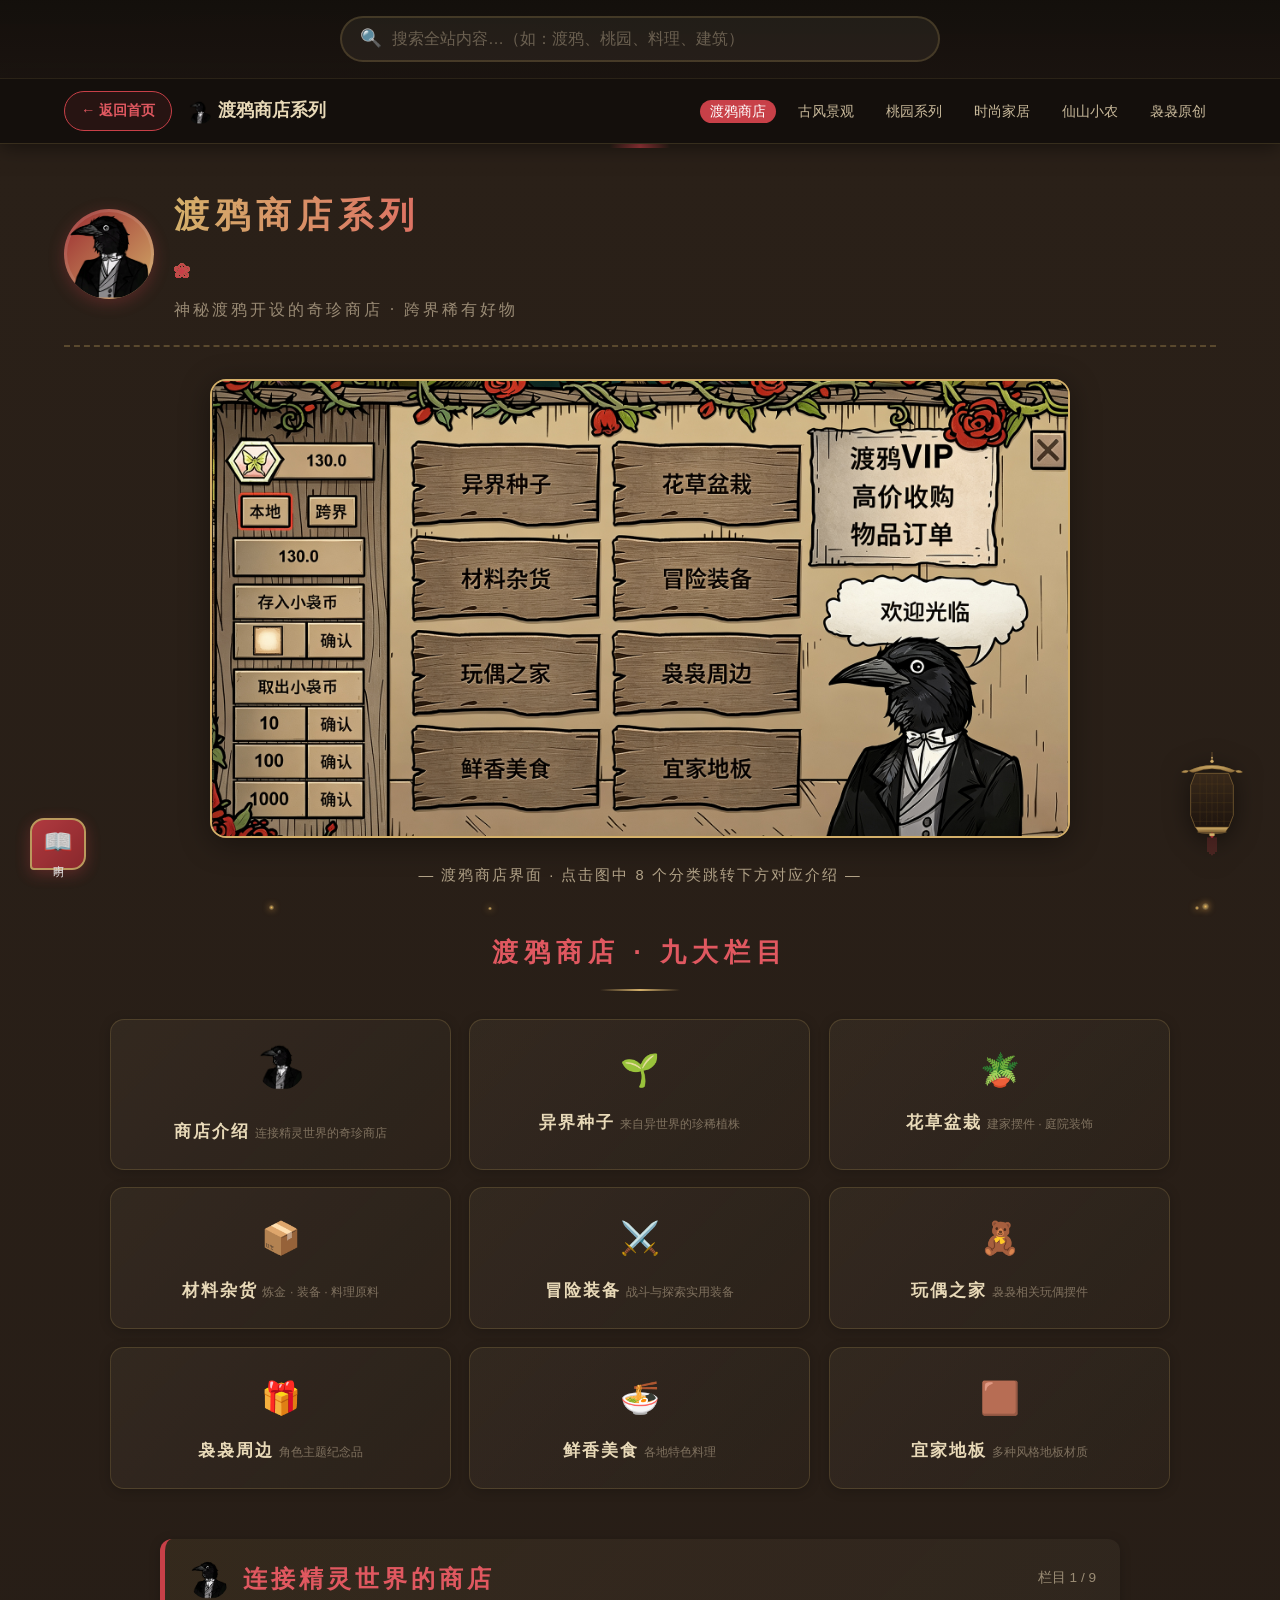
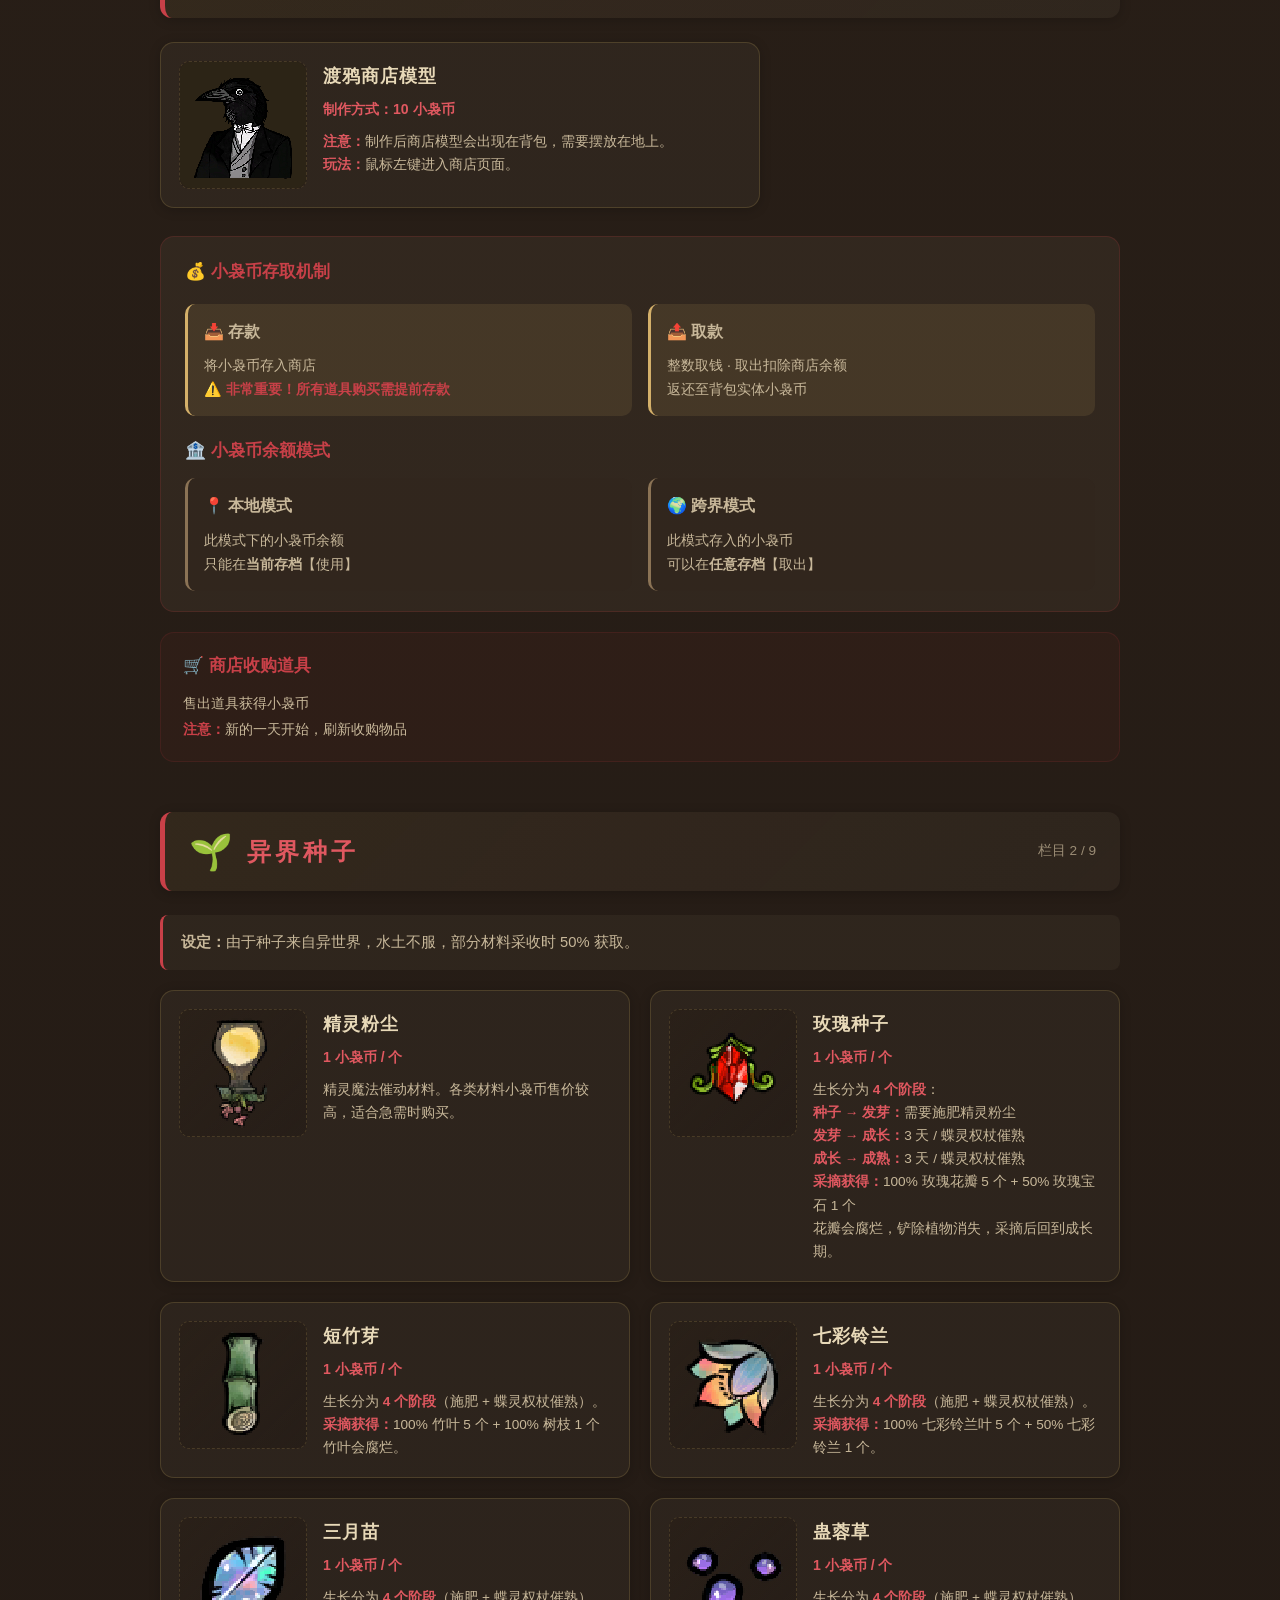
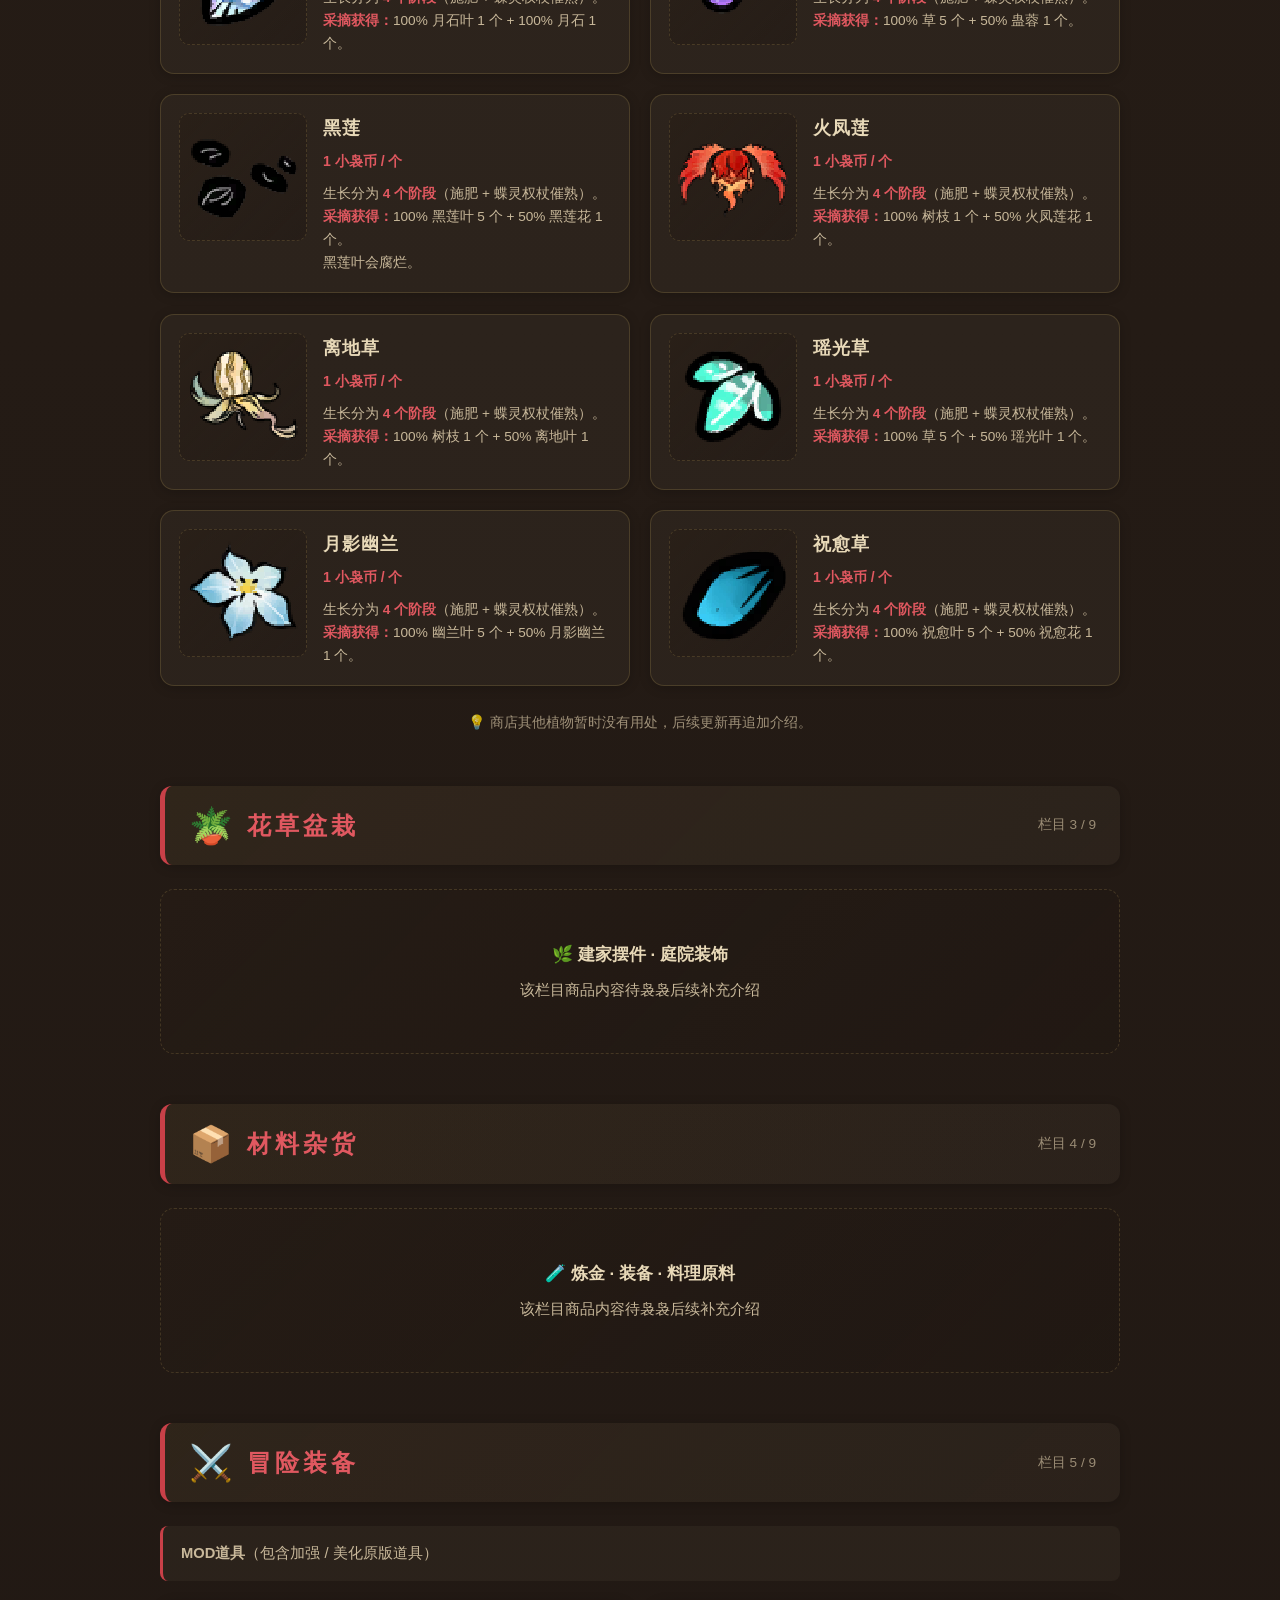
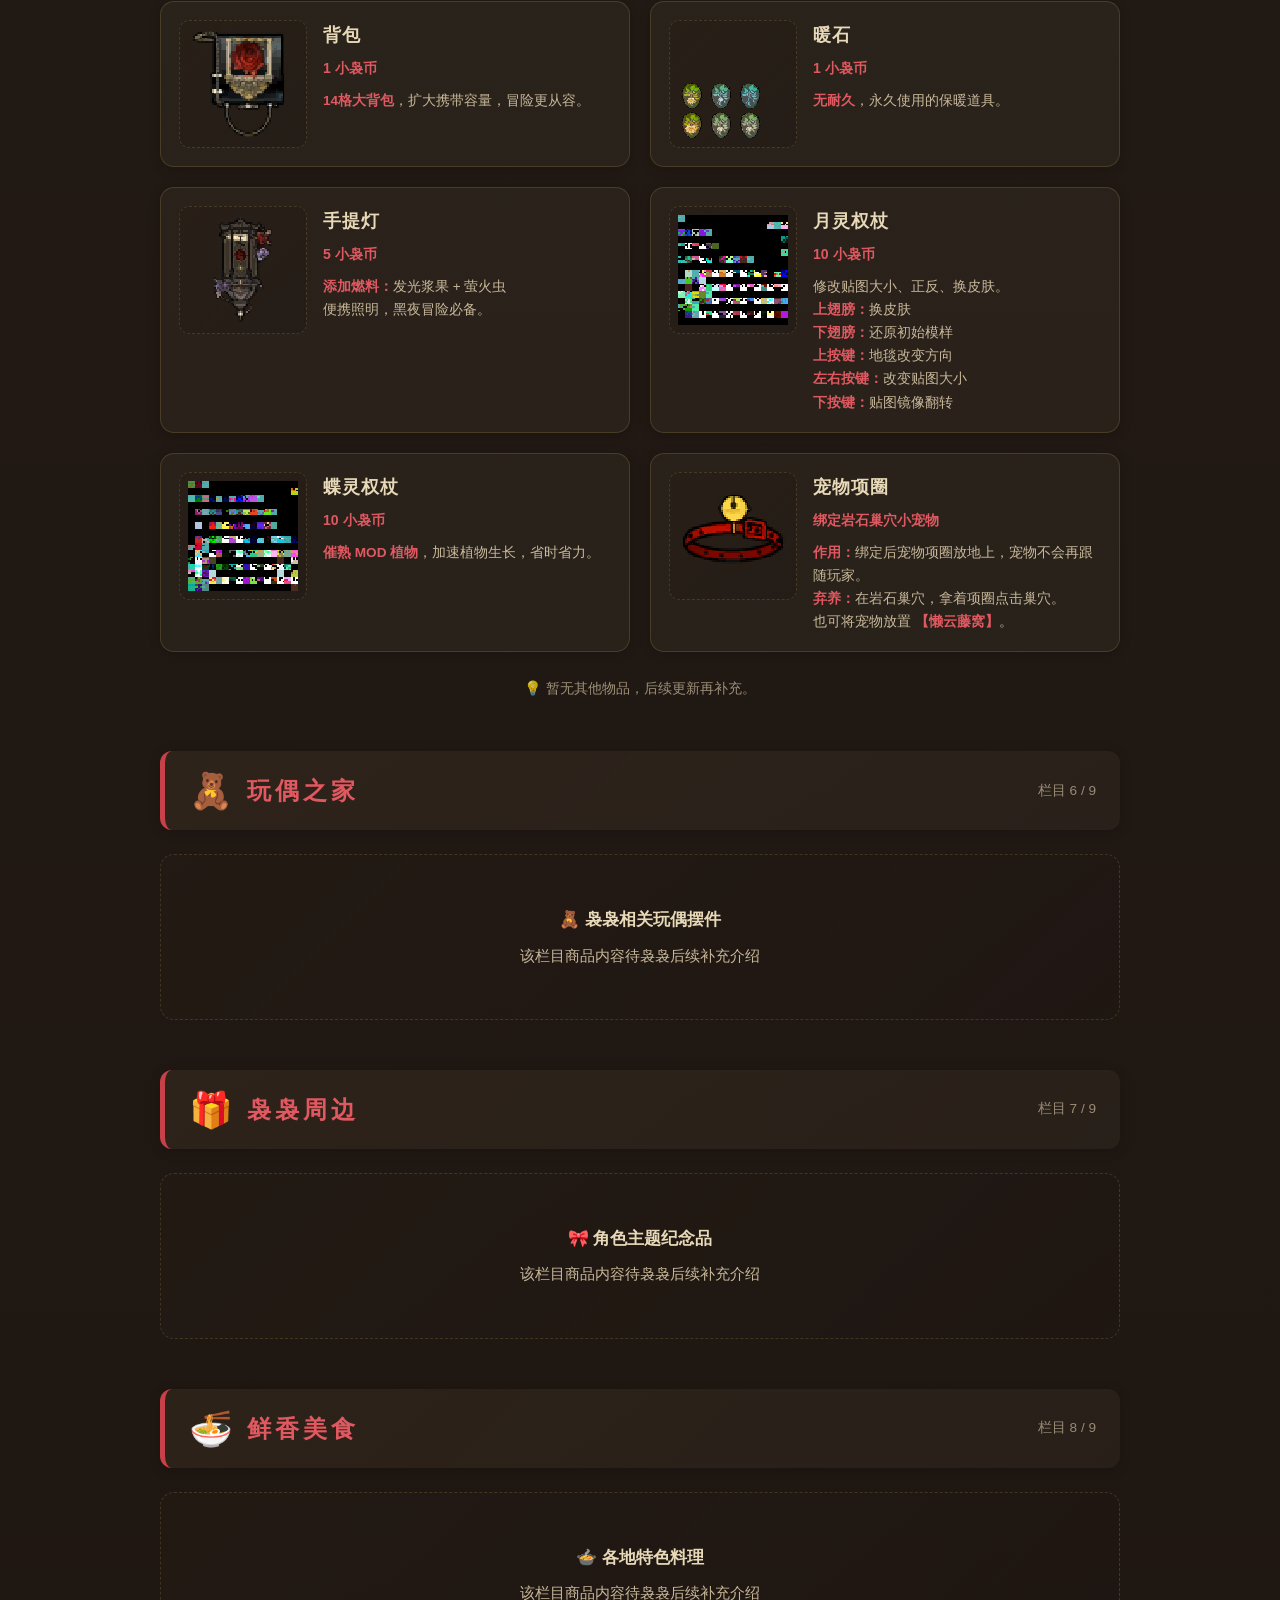
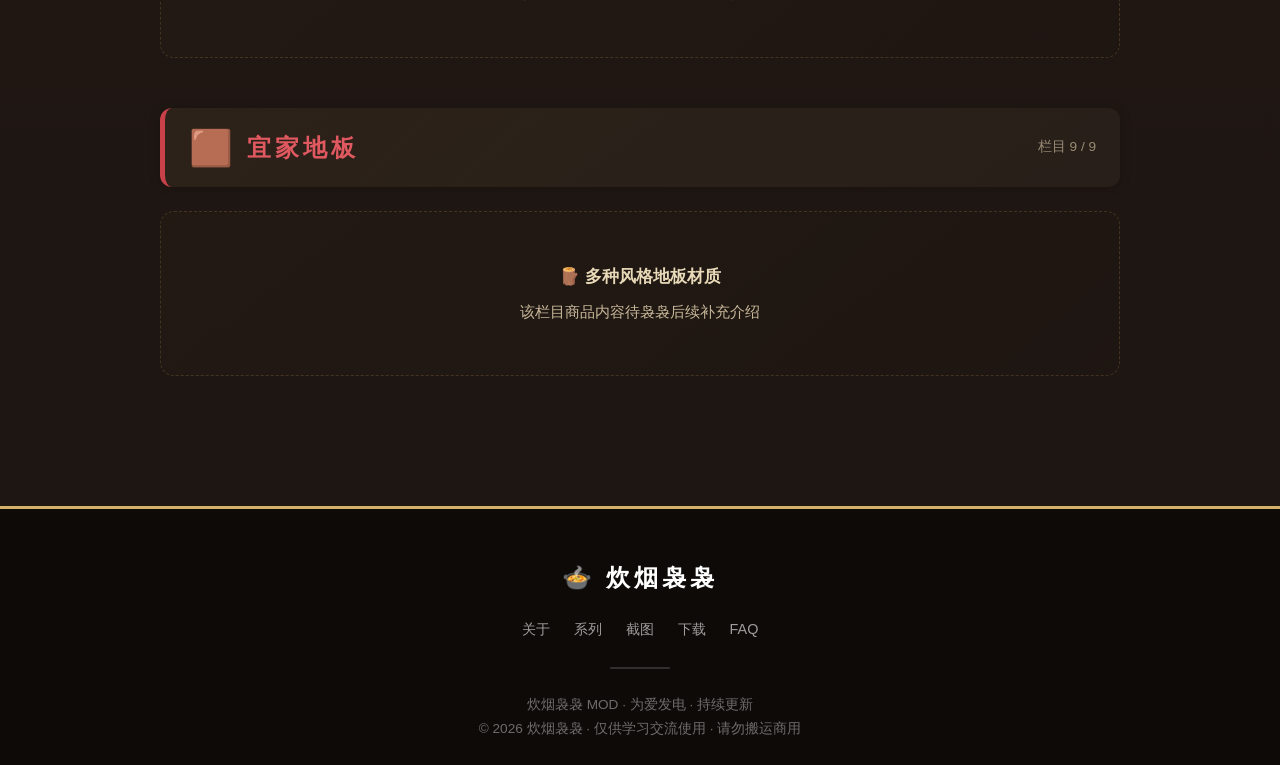
==== series-duya.html @ ee92a2b7 "炊烟袅袅 MOD 百科 - 初始部署" ====
<!DOCTYPE html>
<html lang="zh-CN">
<head>
    <meta charset="UTF-8">
    <meta name="viewport" content="width=device-width, initial-scale=1.0">
    <title>渡鸦商店系列 | 炊烟袅袅 MOD 百科</title>
    <link rel="stylesheet" href="style.css?v=20260807_4">
</head>
<body>

    <!-- ==================== 搜索栏 ==================== -->
    <div class="search-bar-wrapper" id="searchBarWrapper">
        <div class="search-bar">
            <div class="search-input-wrapper">
                <span class="search-icon">🔍</span>
                <input type="text" class="search-input" id="searchInput" placeholder="搜索全站内容…（如：渡鸦、桃园、料理、建筑）" autocomplete="off">
                <button class="search-clear" id="searchClear" onclick="clearSearch()">✕</button>
            </div>
            <div class="search-results" id="searchResults"></div>
        </div>
    </div>

    <!-- ==================== 系列页面导航栏 ==================== -->
    <nav class="series-nav">
        <div class="container">
            <div class="series-nav-left">
                <a href="index.html" class="series-nav-back">← 返回首页</a>
                <span class="series-nav-title"><img src="assets/duya_shop_icon.png" alt="渡鸦" style="width:24px;height:24px;border-radius:50%;object-fit:cover;vertical-align:middle;margin-right:6px;">渡鸦商店系列</span>
            </div>
            <ul class="series-nav-links">
                <li><a href="series-duya.html" class="current">渡鸦商店</a></li>
                <li><a href="series-gufeng.html">古风景观</a></li>
                <li><a href="series-taoyuan.html">桃园系列</a></li>
                <li><a href="series-shishang.html">时尚家居</a></li>
                <li><a href="series-xianshan.html">仙山小农</a></li>
                <li><a href="series-niaoniao.html">袅袅原创</a></li>
            </ul>
        </div>
    </nav>

    <!-- ==================== 系列详情区 ==================== -->
    <section class="section series-detail" id="series-duya" style="padding-top:40px;">
        <div class="container">
            <div class="series-header">
                <div class="series-icon-big"><img src="assets/duya_shop_icon.png" alt="渡鸦商店"></div>
                <div>
                    <h1 class="section-title" style="text-align:left;margin-bottom:8px;">渡鸦商店系列</h1>
                    <p class="section-subtitle" style="text-align:left;margin-bottom:0;">神秘渡鸦开设的奇珍商店 · 跨界稀有好物</p>
                </div>
            </div>

            <!-- 渡鸦商店大图 -->
            <div class="shop-hero" id="shop-hero">
                <img src="assets/duya_shop.png" alt="渡鸦商店界面" class="shop-hero-image">
                <p class="shop-hero-caption">— 渡鸦商店界面 · 点击图中 8 个分类跳转下方对应介绍 —</p>
            </div>

            <!-- 9个分类导航 -->
            <div class="cat-nav">
                <h2 class="cat-nav-title">渡鸦商店 · 九大栏目</h2>
                <div class="cat-nav-grid">
                    <a href="#cat-intro" class="cat-nav-item">
                        <span class="cat-nav-icon"><img src="assets/duya_shop_icon.png" alt="渡鸦商店" style="width:48px;height:48px;border-radius:50%;object-fit:cover;"></span>
                        <span class="cat-nav-name">商店介绍</span>
                        <span class="cat-nav-desc">连接精灵世界的奇珍商店</span>
                    </a>
                    <a href="#cat-seeds" class="cat-nav-item">
                        <span class="cat-nav-icon">🌱</span>
                        <span class="cat-nav-name">异界种子</span>
                        <span class="cat-nav-desc">来自异世界的珍稀植株</span>
                    </a>
                    <a href="#cat-potted" class="cat-nav-item">
                        <span class="cat-nav-icon">🪴</span>
                        <span class="cat-nav-name">花草盆栽</span>
                        <span class="cat-nav-desc">建家摆件 · 庭院装饰</span>
                    </a>
                    <a href="#cat-materials" class="cat-nav-item">
                        <span class="cat-nav-icon">📦</span>
                        <span class="cat-nav-name">材料杂货</span>
                        <span class="cat-nav-desc">炼金 · 装备 · 料理原料</span>
                    </a>
                    <a href="#cat-equip" class="cat-nav-item">
                        <span class="cat-nav-icon">⚔️</span>
                        <span class="cat-nav-name">冒险装备</span>
                        <span class="cat-nav-desc">战斗与探索实用装备</span>
                    </a>
                    <a href="#cat-dolls" class="cat-nav-item">
                        <span class="cat-nav-icon">🧸</span>
                        <span class="cat-nav-name">玩偶之家</span>
                        <span class="cat-nav-desc">袅袅相关玩偶摆件</span>
                    </a>
                    <a href="#cat-merch" class="cat-nav-item">
                        <span class="cat-nav-icon">🎁</span>
                        <span class="cat-nav-name">袅袅周边</span>
                        <span class="cat-nav-desc">角色主题纪念品</span>
                    </a>
                    <a href="#cat-food" class="cat-nav-item">
                        <span class="cat-nav-icon">🍜</span>
                        <span class="cat-nav-name">鲜香美食</span>
                        <span class="cat-nav-desc">各地特色料理</span>
                    </a>
                    <a href="#cat-floor" class="cat-nav-item">
                        <span class="cat-nav-icon">🟫</span>
                        <span class="cat-nav-name">宜家地板</span>
                        <span class="cat-nav-desc">多种风格地板材质</span>
                    </a>
                </div>
            </div>

            <!-- 栏目1：商店介绍 -->
            <div class="cat-section" id="cat-intro">
                <div class="cat-section-header">
                    <span class="cat-section-icon"><img src="assets/duya_shop_icon.png" alt="渡鸦商店" style="width:40px;height:40px;border-radius:50%;object-fit:cover;vertical-align:middle;"></span>
                    <h3 class="cat-section-title">连接精灵世界的商店</h3>
                    <span class="cat-section-meta">栏目 1 / 9</span>
                </div>

                <!-- 商店模型介绍卡片 -->
                <div class="item-card" style="max-width:600px;">
                    <div class="item-icon">
                        <img src="assets/duya_shop_icon.png" alt="渡鸦商店图标" style="width:128px;height:128px;border-radius:14px;object-fit:cover;background:#2C2416;">
                    </div>
                    <div class="item-info">
                        <h4 class="item-name">渡鸦商店模型</h4>
                        <p class="item-price">制作方式：<strong>10 小袅币</strong></p>
                        <p class="item-detail">
                            <strong>注意：</strong>制作后商店模型会出现在背包，需要摆放在地上。<br>
                            <strong>玩法：</strong>鼠标左键进入商店页面。
                        </p>
                    </div>
                </div>

                <!-- 存取款机制 -->
                <div style="margin-top:28px;padding:20px 24px;background:rgba(255,235,200,0.05);border:1px solid rgba(183,50,57,0.2);border-radius:14px;">
                    <h4 style="color:var(--color-primary);font-size:1.05rem;margin-bottom:16px;">💰 小袅币存取机制</h4>

                    <div style="display:grid;grid-template-columns:1fr 1fr;gap:16px;margin-bottom:16px;">
                        <div style="background:rgba(201,169,97,0.12);padding:14px 16px;border-radius:10px;border-left:3px solid var(--color-yellow);">
                            <strong style="color:var(--color-text);">📥 存款</strong>
                            <p style="margin-top:8px;font-size:0.88rem;line-height:1.7;color:var(--color-text);">
                                将小袅币存入商店<br>
                                <span style="color:var(--color-primary);font-weight:600;">⚠️ 非常重要！所有道具购买需提前存款</span>
                            </p>
                        </div>
                        <div style="background:rgba(201,169,97,0.12);padding:14px 16px;border-radius:10px;border-left:3px solid var(--color-yellow);">
                            <strong style="color:var(--color-text);">📤 取款</strong>
                            <p style="margin-top:8px;font-size:0.88rem;line-height:1.7;color:var(--color-text);">
                                整数取钱 · 取出扣除商店余额<br>
                                返还至背包实体小袅币
                            </p>
                        </div>
                    </div>

                    <h4 style="color:var(--color-primary);font-size:1.05rem;margin:20px 0 12px;">🏦 小袅币余额模式</h4>
                    <div style="display:grid;grid-template-columns:1fr 1fr;gap:16px;">
                        <div style="background:rgba(44,36,22,0.05);padding:14px 16px;border-radius:10px;border-left:3px solid #8B7355;">
                            <strong style="color:var(--color-text);">📍 本地模式</strong>
                            <p style="margin-top:8px;font-size:0.88rem;line-height:1.7;color:var(--color-text);">
                                此模式下的小袅币余额<br>
                                只能在<strong>当前存档</strong>【使用】
                            </p>
                        </div>
                        <div style="background:rgba(44,36,22,0.05);padding:14px 16px;border-radius:10px;border-left:3px solid #8B7355;">
                            <strong style="color:var(--color-text);">🌍 跨界模式</strong>
                            <p style="margin-top:8px;font-size:0.88rem;line-height:1.7;color:var(--color-text);">
                                此模式存入的小袅币<br>
                                可以在<strong>任意存档</strong>【取出】
                            </p>
                        </div>
                    </div>
                </div>

                <!-- 道具收购 -->
                <div style="margin-top:20px;padding:18px 22px;background:rgba(183,50,57,0.06);border-radius:14px;border:1px solid rgba(183,50,57,0.15);">
                    <h4 style="color:var(--color-primary);font-size:1.05rem;margin-bottom:10px;">🛒 商店收购道具</h4>
                    <p style="font-size:0.9rem;line-height:1.8;color:var(--color-text);">
                        售出道具获得小袅币<br>
                        <strong style="color:var(--color-primary);">注意：</strong>新的一天开始，刷新收购物品
                    </p>
                </div>
            </div>

            <!-- 栏目2：异界种子（详细） -->
            <div class="cat-section" id="cat-seeds">
                <div class="cat-section-header">
                    <span class="cat-section-icon">🌱</span>
                    <h3 class="cat-section-title">异界种子</h3>
                    <span class="cat-section-meta">栏目 2 / 9</span>
                </div>
                <p style="color:var(--color-text);font-size:0.92rem;line-height:1.8;margin-bottom:20px;padding:14px 18px;background:rgba(255,235,200,0.04);border-left:3px solid var(--color-primary);border-radius:8px;">
                    <strong>设定：</strong>由于种子来自异世界，水土不服，部分材料采收时 50% 获取。
                </p>
                <div class="item-grid">

                    <!-- 精灵粉尘 -->
                    <div class="item-card">
                        <div class="item-icon">
                            <img src="assets/fairy_dust.png" alt="精灵粉尘">
                        </div>
                        <div class="item-info">
                            <h4 class="item-name">精灵粉尘</h4>
                            <p class="item-price">1 小袅币 / 个</p>
                            <p class="item-detail">精灵魔法催动材料。各类材料小袅币售价较高，适合急需时购买。</p>
                        </div>
                    </div>

                    <!-- 玫瑰种子 -->
                    <div class="item-card">
                        <div class="item-icon">
                            <img src="assets/niao_rose_seed.png" alt="玫瑰种子">
                        </div>
                        <div class="item-info">
                            <h4 class="item-name">玫瑰种子</h4>
                            <p class="item-price">1 小袅币 / 个</p>
                            <p class="item-detail">
                                生长分为 <strong>4 个阶段</strong>：<br>
                                <strong>种子 → 发芽：</strong>需要施肥精灵粉尘<br>
                                <strong>发芽 → 成长：</strong>3 天 / 蝶灵权杖催熟<br>
                                <strong>成长 → 成熟：</strong>3 天 / 蝶灵权杖催熟<br>
                                <strong>采摘获得：</strong>100% 玫瑰花瓣 5 个 + 50% 玫瑰宝石 1 个<br>
                                花瓣会腐烂，铲除植物消失，采摘后回到成长期。
                            </p>
                        </div>
                    </div>

                    <!-- 短竹芽 -->
                    <div class="item-card">
                        <div class="item-icon">
                            <img src="assets/short_bud_bamboo.png" alt="短竹芽">
                        </div>
                        <div class="item-info">
                            <h4 class="item-name">短竹芽</h4>
                            <p class="item-price">1 小袅币 / 个</p>
                            <p class="item-detail">
                                生长分为 <strong>4 个阶段</strong>（施肥 + 蝶灵权杖催熟）。<br>
                                <strong>采摘获得：</strong>100% 竹叶 5 个 + 100% 树枝 1 个<br>
                                竹叶会腐烂。
                            </p>
                        </div>
                    </div>

                    <!-- 七彩铃兰 -->
                    <div class="item-card">
                        <div class="item-icon">
                            <img src="assets/colorful_lily_of_the_valley_flower.png" alt="七彩铃兰">
                        </div>
                        <div class="item-info">
                            <h4 class="item-name">七彩铃兰</h4>
                            <p class="item-price">1 小袅币 / 个</p>
                            <p class="item-detail">
                                生长分为 <strong>4 个阶段</strong>（施肥 + 蝶灵权杖催熟）。<br>
                                <strong>采摘获得：</strong>100% 七彩铃兰叶 5 个 + 50% 七彩铃兰 1 个。
                            </p>
                        </div>
                    </div>

                    <!-- 三月苗 -->
                    <div class="item-card">
                        <div class="item-icon">
                            <img src="assets/march_seedlings.png" alt="三月苗">
                        </div>
                        <div class="item-info">
                            <h4 class="item-name">三月苗</h4>
                            <p class="item-price">1 小袅币 / 个</p>
                            <p class="item-detail">
                                生长分为 <strong>4 个阶段</strong>（施肥 + 蝶灵权杖催熟）。<br>
                                <strong>采摘获得：</strong>100% 月石叶 1 个 + 100% 月石 1 个。
                            </p>
                        </div>
                    </div>

                    <!-- 蛊蓉草 -->
                    <div class="item-card">
                        <div class="item-icon">
                            <img src="assets/small_plant_gurongcao.png" alt="蛊蓉草">
                        </div>
                        <div class="item-info">
                            <h4 class="item-name">蛊蓉草</h4>
                            <p class="item-price">1 小袅币 / 个</p>
                            <p class="item-detail">
                                生长分为 <strong>4 个阶段</strong>（施肥 + 蝶灵权杖催熟）。<br>
                                <strong>采摘获得：</strong>100% 草 5 个 + 50% 蛊蓉 1 个。
                            </p>
                        </div>
                    </div>

                    <!-- 黑莲 -->
                    <div class="item-card">
                        <div class="item-icon">
                            <img src="assets/small_plant_heilian.png" alt="黑莲">
                        </div>
                        <div class="item-info">
                            <h4 class="item-name">黑莲</h4>
                            <p class="item-price">1 小袅币 / 个</p>
                            <p class="item-detail">
                                生长分为 <strong>4 个阶段</strong>（施肥 + 蝶灵权杖催熟）。<br>
                                <strong>采摘获得：</strong>100% 黑莲叶 5 个 + 50% 黑莲花 1 个。<br>
                                黑莲叶会腐烂。
                            </p>
                        </div>
                    </div>

                    <!-- 火凤莲 -->
                    <div class="item-card">
                        <div class="item-icon">
                            <img src="assets/small_plant_huofenglian_flower.png" alt="火凤莲">
                        </div>
                        <div class="item-info">
                            <h4 class="item-name">火凤莲</h4>
                            <p class="item-price">1 小袅币 / 个</p>
                            <p class="item-detail">
                                生长分为 <strong>4 个阶段</strong>（施肥 + 蝶灵权杖催熟）。<br>
                                <strong>采摘获得：</strong>100% 树枝 1 个 + 50% 火凤莲花 1 个。
                            </p>
                        </div>
                    </div>

                    <!-- 离地草 -->
                    <div class="item-card">
                        <div class="item-icon">
                            <img src="assets/small_plant_lidicao.png" alt="离地草">
                        </div>
                        <div class="item-info">
                            <h4 class="item-name">离地草</h4>
                            <p class="item-price">1 小袅币 / 个</p>
                            <p class="item-detail">
                                生长分为 <strong>4 个阶段</strong>（施肥 + 蝶灵权杖催熟）。<br>
                                <strong>采摘获得：</strong>100% 树枝 1 个 + 50% 离地叶 1 个。
                            </p>
                        </div>
                    </div>

                    <!-- 瑶光草 -->
                    <div class="item-card">
                        <div class="item-icon">
                            <img src="assets/small_plant_yaoguangcao.png" alt="瑶光草">
                        </div>
                        <div class="item-info">
                            <h4 class="item-name">瑶光草</h4>
                            <p class="item-price">1 小袅币 / 个</p>
                            <p class="item-detail">
                                生长分为 <strong>4 个阶段</strong>（施肥 + 蝶灵权杖催熟）。<br>
                                <strong>采摘获得：</strong>100% 草 5 个 + 50% 瑶光叶 1 个。
                            </p>
                        </div>
                    </div>

                    <!-- 月影幽兰 -->
                    <div class="item-card">
                        <div class="item-icon">
                            <img src="assets/small_plant_yueyinyoulan_flower.png" alt="月影幽兰">
                        </div>
                        <div class="item-info">
                            <h4 class="item-name">月影幽兰</h4>
                            <p class="item-price">1 小袅币 / 个</p>
                            <p class="item-detail">
                                生长分为 <strong>4 个阶段</strong>（施肥 + 蝶灵权杖催熟）。<br>
                                <strong>采摘获得：</strong>100% 幽兰叶 5 个 + 50% 月影幽兰 1 个。
                            </p>
                        </div>
                    </div>

                    <!-- 祝愈草 -->
                    <div class="item-card">
                        <div class="item-icon">
                            <img src="assets/small_plant_zhuyucao.png" alt="祝愈草">
                        </div>
                        <div class="item-info">
                            <h4 class="item-name">祝愈草</h4>
                            <p class="item-price">1 小袅币 / 个</p>
                            <p class="item-detail">
                                生长分为 <strong>4 个阶段</strong>（施肥 + 蝶灵权杖催熟）。<br>
                                <strong>采摘获得：</strong>100% 祝愈叶 5 个 + 50% 祝愈花 1 个。
                            </p>
                        </div>
                    </div>

                </div>
                <p style="text-align:center;margin-top:24px;color:var(--color-text);font-size:0.88rem;opacity:0.75;">
                    💡 商店其他植物暂时没有用处，后续更新再追加介绍。
                </p>
            </div>

            <!-- 栏目3：花草盆栽（占位） -->
            <div class="cat-section" id="cat-potted">
                <div class="cat-section-header">
                    <span class="cat-section-icon">🪴</span>
                    <h3 class="cat-section-title">花草盆栽</h3>
                    <span class="cat-section-meta">栏目 3 / 9</span>
                </div>
                <div class="placeholder-box">
                    <strong>🌿 建家摆件 · 庭院装饰</strong>
                    该栏目商品内容待袅袅后续补充介绍<br>
                    <!-- 后续按以下格式添加商品卡片：<br>
                    <code style="background:rgba(0,0,0,0.05);padding:2px 6px;border-radius:4px;">&lt;div class="item-card"&gt;...&lt;/div&gt;</code> -->
                </div>
            </div>

            <!-- 栏目4：材料杂货（占位） -->
            <div class="cat-section" id="cat-materials">
                <div class="cat-section-header">
                    <span class="cat-section-icon">📦</span>
                    <h3 class="cat-section-title">材料杂货</h3>
                    <span class="cat-section-meta">栏目 4 / 9</span>
                </div>
                <div class="placeholder-box">
                    <strong>🧪 炼金 · 装备 · 料理原料</strong>
                    该栏目商品内容待袅袅后续补充介绍
                </div>
            </div>

            <!-- 栏目5：冒险装备 -->
            <div class="cat-section" id="cat-equip">
                <div class="cat-section-header">
                    <span class="cat-section-icon">⚔️</span>
                    <h3 class="cat-section-title">冒险装备</h3>
                    <span class="cat-section-meta">栏目 5 / 9</span>
                </div>
                <p style="color:var(--color-text);font-size:0.92rem;line-height:1.8;margin-bottom:20px;padding:14px 18px;background:rgba(255,235,200,0.04);border-left:3px solid var(--color-primary);border-radius:8px;">
                    <strong>MOD道具</strong>（包含加强 / 美化原版道具）
                </p>
                <div class="item-grid">

                    <!-- 背包 -->
                    <div class="item-card">
                        <div class="item-icon">
                            <img src="assets/backpack_roseblack.png" alt="背包">
                        </div>
                        <div class="item-info">
                            <h4 class="item-name">背包</h4>
                            <p class="item-price">1 小袅币</p>
                            <p class="item-detail">
                                <strong>14格大背包</strong>，扩大携带容量，冒险更从容。
                            </p>
                        </div>
                    </div>

                    <!-- 暖石 -->
                    <div class="item-card">
                        <div class="item-icon">
                            <img src="assets/heatrock_lotus.png" alt="暖石">
                        </div>
                        <div class="item-info">
                            <h4 class="item-name">暖石</h4>
                            <p class="item-price">1 小袅币</p>
                            <p class="item-detail">
                                <strong>无耐久</strong>，永久使用的保暖道具。
                            </p>
                        </div>
                    </div>

                    <!-- 手提灯 -->
                    <div class="item-card">
                        <div class="item-icon">
                            <img src="assets/niao_st_lantern_meiguijin.png" alt="手提灯">
                        </div>
                        <div class="item-info">
                            <h4 class="item-name">手提灯</h4>
                            <p class="item-price">5 小袅币</p>
                            <p class="item-detail">
                                <strong>添加燃料：</strong>发光浆果 + 萤火虫<br>
                                便携照明，黑夜冒险必备。
                            </p>
                        </div>
                    </div>

                    <!-- 月灵权杖 -->
                    <div class="item-card">
                        <div class="item-icon">
                            <img src="assets/niao_eq_staff_moon_sprite.png" alt="月灵权杖">
                        </div>
                        <div class="item-info">
                            <h4 class="item-name">月灵权杖</h4>
                            <p class="item-price">10 小袅币</p>
                            <p class="item-detail">
                                修改贴图大小、正反、换皮肤。<br>
                                <strong>上翅膀：</strong>换皮肤<br>
                                <strong>下翅膀：</strong>还原初始模样<br>
                                <strong>上按键：</strong>地毯改变方向<br>
                                <strong>左右按键：</strong>改变贴图大小<br>
                                <strong>下按键：</strong>贴图镜像翻转
                            </p>
                        </div>
                    </div>

                    <!-- 蝶灵权杖 -->
                    <div class="item-card">
                        <div class="item-icon">
                            <img src="assets/niao_eq_staff_butterfly_sprite.png" alt="蝶灵权杖">
                        </div>
                        <div class="item-info">
                            <h4 class="item-name">蝶灵权杖</h4>
                            <p class="item-price">10 小袅币</p>
                            <p class="item-detail">
                                <strong>催熟 MOD 植物</strong>，加速植物生长，省时省力。
                            </p>
                        </div>
                    </div>

                    <!-- 宠物项圈 -->
                    <div class="item-card">
                        <div class="item-icon">
                            <img src="assets/niao_item_pet_collar.png" alt="宠物项圈">
                        </div>
                        <div class="item-info">
                            <h4 class="item-name">宠物项圈</h4>
                            <p class="item-price">绑定岩石巢穴小宠物</p>
                            <p class="item-detail">
                                <strong>作用：</strong>绑定后宠物项圈放地上，宠物不会再跟随玩家。<br>
                                <strong>弃养：</strong>在岩石巢穴，拿着项圈点击巢穴。<br>
                                也可将宠物放置 <strong>【懒云藤窝】</strong>。
                            </p>
                        </div>
                    </div>

                </div>
                <p style="text-align:center;margin-top:24px;color:var(--color-text);font-size:0.88rem;opacity:0.75;">
                    💡 暂无其他物品，后续更新再补充。
                </p>
            </div>

            <!-- 栏目6：玩偶之家（占位） -->
            <div class="cat-section" id="cat-dolls">
                <div class="cat-section-header">
                    <span class="cat-section-icon">🧸</span>
                    <h3 class="cat-section-title">玩偶之家</h3>
                    <span class="cat-section-meta">栏目 6 / 9</span>
                </div>
                <div class="placeholder-box">
                    <strong>🧸 袅袅相关玩偶摆件</strong>
                    该栏目商品内容待袅袅后续补充介绍
                </div>
            </div>

            <!-- 栏目7：袅袅周边（占位） -->
            <div class="cat-section" id="cat-merch">
                <div class="cat-section-header">
                    <span class="cat-section-icon">🎁</span>
                    <h3 class="cat-section-title">袅袅周边</h3>
                    <span class="cat-section-meta">栏目 7 / 9</span>
                </div>
                <div class="placeholder-box">
                    <strong>🎀 角色主题纪念品</strong>
                    该栏目商品内容待袅袅后续补充介绍
                </div>
            </div>

            <!-- 栏目8：鲜香美食（占位） -->
            <div class="cat-section" id="cat-food">
                <div class="cat-section-header">
                    <span class="cat-section-icon">🍜</span>
                    <h3 class="cat-section-title">鲜香美食</h3>
                    <span class="cat-section-meta">栏目 8 / 9</span>
                </div>
                <div class="placeholder-box">
                    <strong>🍲 各地特色料理</strong>
                    该栏目商品内容待袅袅后续补充介绍
                </div>
            </div>

            <!-- 栏目9：宜家地板（占位） -->
            <div class="cat-section" id="cat-floor">
                <div class="cat-section-header">
                    <span class="cat-section-icon">🟫</span>
                    <h3 class="cat-section-title">宜家地板</h3>
                    <span class="cat-section-meta">栏目 9 / 9</span>
                </div>
                <div class="placeholder-box">
                    <strong>🪵 多种风格地板材质</strong>
                    该栏目商品内容待袅袅后续补充介绍
                </div>
            </div>

        </div>
    </section>

    <!-- ==================== 页脚 ==================== -->
    <footer class="footer">
        <div class="container">
            <div class="footer-logo">
                <span>🍲</span> 炊烟袅袅
            </div>
            <div class="footer-links">
                <a href="index.html#about">关于</a>
                <a href="index.html#features">系列</a>
                <a href="index.html#gallery">截图</a>
                <a href="index.html#download">下载</a>
                <a href="index.html#faq">FAQ</a>
            </div>
            <div class="footer-divider"></div>
            <p class="footer-copy">
                炊烟袅袅 MOD · 为爱发电 · 持续更新<br>
                © 2026 炊烟袅袅 · 仅供学习交流使用 · 请勿搬运商用
            </p>
        </div>
    </footer>

    <!-- 返回顶部按钮 -->
    <button class="back-to-top" id="backToTop" onclick="scrollToTop()">↑</button>

    <!-- ==================== 浮动书本标签（版权与声明） ==================== -->
    <button class="book-float" id="bookFloat" onclick="openBookModal()" title="版权与声明">
        <span class="book-float-icon">📖</span>
        <span class="book-float-label">声明</span>
    </button>

    <!-- ==================== 版权声明弹窗 ==================== -->
    <div class="book-modal-overlay" id="bookModalOverlay" onclick="closeBookModal(event)">
        <div class="book-modal" onclick="event.stopPropagation()">
            <button class="book-modal-close" onclick="closeBookModal()">✕</button>
            <h3 class="book-modal-title">📜 版权与声明</h3>
            <div class="book-modal-body">
                <div class="book-modal-grid">
                    <div class="book-modal-card">
                        <h4>🎨 素材来源</h4>
                        <ul>
                            <li>部分贴图自小红书博主授权原创 + 其他游戏贴图临摹</li>
                            <li>部分贴图来自AI素材图临摹，如和其他MOD雷同纯属巧合</li>
                            <li>人物形象授权自bilibili平台UP主：<strong>袅袅要睡大觉</strong></li>
                        </ul>
                    </div>
                    <div class="book-modal-card">
                        <h4>📜 二创声明</h4>
                        <ul>
                            <li>本MOD添加有来自《桃源深处有人家》《仙山小农》贴图二创内容</li>
                            <li>非MOD与官方合作，但已与官方获得联系，并得到肯定回复</li>
                            <li>大家可以放心建家用，后续也会持续为爱发电式更新</li>
                            <li>所有内容直接订阅MOD游玩即可，无任何限制</li>
                        </ul>
                    </div>
                </div>
                <div class="book-modal-warning">
                    <strong>⚠️ 重要提醒：</strong>
                    本MOD无任何私下盈利收费项目，切勿上当受骗！！！！！　
                    请勿将本MOD二创内容私自搬运或商用！！！本MOD无权给予授权
                </div>
            </div>
        </div>
    </div>

    <!-- ==================== JavaScript ==================== -->
    <script>
        // 返回顶部按钮
        const backToTop = document.getElementById('backToTop');
        window.addEventListener('scroll', function() {
            if (window.scrollY > 400) {
                backToTop.classList.add('visible');
            } else {
                backToTop.classList.remove('visible');
            }
        });

        function scrollToTop() {
            window.scrollTo({ top: 0, behavior: 'smooth' });
        }

        // 滚动渐入动画
        const observerOptions = {
            threshold: 0.15,
            rootMargin: '0px 0px -50px 0px'
        };

        const observer = new IntersectionObserver(function(entries) {
            entries.forEach(entry => {
                if (entry.isIntersecting) {
                    entry.target.classList.add('visible');
                }
            });
        }, observerOptions);

        document.querySelectorAll('.fade-in').forEach(el => {
            observer.observe(el);
        });

        // 图片展示区点击提示
        document.querySelectorAll('.gallery-item').forEach(item => {
            item.addEventListener('click', function() {
                console.log('提示：请在代码中替换此占位框为实际图片');
            });
        });

        // ===== 版权声明弹窗 =====
        function openBookModal() {
            document.getElementById('bookModalOverlay').classList.add('active');
            document.body.style.overflow = 'hidden';
        }

        function closeBookModal(event) {
            if (event && event.target.closest('.book-modal')) return;
            document.getElementById('bookModalOverlay').classList.remove('active');
            document.body.style.overflow = '';
        }

        document.addEventListener('keydown', function(e) {
            if (e.key === 'Escape') closeBookModal();
        });
    </script>
    <script src="search.js?v=20260807"></script>
    <script src="effects.js?v=20260807_4"></script>
    <script src="palace-lamp.js?v=20260807"></script>
</body>
</html>
---- style.css ----
/* ========================================
           炊烟袅袅 MOD 介绍站 - 暗夜古风样式表
           深墨底 #1A1410 / 暖金文字 #E8D9B8 / 朱砂红 #B73239 / 古金 #D4B06A
           ======================================== */

        /* ===== 自定义鼠标光标 ===== */
        body {
            cursor: url('assets/niaoniao.png') 16 16, auto;
        }

        a, button, .btn, .faq-question, .nav-toggle, .nav-logo-icon,
        .roadmap-tag, .team-member, .friend-tag, .gallery-item,
        .scroll-hint, .back-to-top {
            cursor: url('assets/niaoniao.png') 16 16, pointer;
        }

        /* ===== 重置与基础 ===== */
        *, *::before, *::after {
            margin: 0;
            padding: 0;
            box-sizing: border-box;
        }

        :root {
            /* 暗夜古风配色 */
            --color-primary: #C84048;          /* 朱砂红（提亮以适应深色背景） */
            --color-primary-dark: #9B2A30;     /* 深朱砂 */
            --color-primary-light: #E05860;    /* 浅朱砂 */
            --color-cream: #2A2018;            /* 深宣纸 */
            --color-cream-dark: #1E1612;       /* 更深宣纸 */
            --color-brown: #8B7355;            /* 古墨（中等亮度，用于边框） */
            --color-brown-dark: #E8D9B8;       /* 暖金（深色模式下变为浅色文字） */
            --color-green: #7BA66A;            /* 竹青（提亮） */
            --color-yellow: #D4B06A;           /* 古金（提亮以适应深色背景） */
            --color-ink: #E8D9B8;              /* 墨色文字（浅色） */
            --color-text: #C8B89A;             /* 正文文字（暖灰金） */
            --color-text-light: #9A8B75;       /* 浅墨文字 */
            --color-paper: #1A1410;            /* 纸张主色（深墨黑） */
            --color-cloud: #D4B06A;            /* 祥云金 */
            --color-white: #FFFFFF;
            --color-shadow: rgba(0, 0, 0, 0.45);
            --color-card-bg: rgba(255, 235, 200, 0.05);
            --color-card-border: rgba(201, 169, 97, 0.2);
            --radius-sm: 8px;
            --radius-md: 16px;
            --radius-lg: 24px;
            --transition: all 0.3s ease;
        }

        html {
            scroll-behavior: smooth;
        }

        body {
            font-family: "PingFang SC", "Microsoft YaHei", "Noto Serif SC", "STKaiti", "KaiTi", "楷体", sans-serif;
            background-color: var(--color-paper);
            color: var(--color-text);
            line-height: 1.8;
            overflow-x: hidden;
            /* 暗夜纹理叠加 */
            background-image:
                radial-gradient(circle at 20% 30%, rgba(183, 50, 57, 0.08) 0%, transparent 40%),
                radial-gradient(circle at 80% 70%, rgba(201, 169, 97, 0.06) 0%, transparent 40%),
                radial-gradient(circle at 50% 50%, rgba(30, 22, 18, 0.5) 0%, transparent 70%);
            background-attachment: fixed;
        }

        /* ===== 通用容器 ===== */
        .container {
            max-width: 1200px;
            margin: 0 auto;
            padding: 0 24px;
        }

        .section {
            padding: 80px 0;
            position: relative;
        }

        .section::before {
            content: "";
            position: absolute;
            top: 0;
            left: 50%;
            transform: translateX(-50%);
            width: 60px;
            height: 4px;
            background: linear-gradient(90deg, transparent, var(--color-primary), transparent);
            opacity: 0.8;
        }

        .section-title {
            text-align: center;
            font-size: 2.2rem;
            color: var(--color-brown-dark);
            margin-bottom: 12px;
            font-weight: 700;
            letter-spacing: 6px;
            font-family: "STKaiti", "KaiTi", "楷体", "Noto Serif SC", serif;
        }

        .section-subtitle {
            text-align: center;
            font-size: 1rem;
            color: var(--color-text-light);
            margin-bottom: 48px;
            letter-spacing: 3px;
            font-family: "STKaiti", "KaiTi", "楷体", serif;
        }

.section-title::after {
    content: "❀";
    display: block;
    color: var(--color-primary);
    -webkit-text-fill-color: var(--color-primary);
    margin: 12px auto 0;
    font-size: 1rem;
    letter-spacing: 8px;
}

        a {
            text-decoration: none;
            color: inherit;
            transition: var(--transition);
        }

        /* ===== 导航栏 ===== */
        .navbar {
            position: fixed;
            top: 0;
            left: 0;
            right: 0;
            z-index: 1000;
            background: rgba(20, 16, 12, 0.92);
            -webkit-backdrop-filter: blur(12px);
            backdrop-filter: blur(12px);
            box-shadow: 0 2px 20px rgba(0, 0, 0, 0.5);
            border-bottom: 1px solid rgba(201, 169, 97, 0.2);
            transition: var(--transition);
        }

        .navbar .container {
            display: flex;
            justify-content: space-between;
            align-items: center;
            padding-top: 14px;
            padding-bottom: 14px;
        }

        .nav-logo {
            display: flex;
            align-items: center;
            gap: 10px;
            font-size: 1.3rem;
            font-weight: 700;
            color: var(--color-brown-dark);
        }

        .nav-logo-icon {
            width: 36px;
            height: 36px;
            background: linear-gradient(135deg, var(--color-primary), var(--color-primary-dark));
            border-radius: 50%;
            display: flex;
            align-items: center;
            justify-content: center;
            font-size: 1.1rem;
            color: white;
            box-shadow: 0 2px 12px rgba(200, 64, 72, 0.4);
        }

        .nav-links {
            display: flex;
            gap: 32px;
            list-style: none;
        }

        .nav-links a {
            color: var(--color-text);
            font-weight: 500;
            position: relative;
            padding: 4px 0;
        }

        .nav-links a::after {
            content: "";
            position: absolute;
            bottom: 0;
            left: 0;
            width: 0;
            height: 2px;
            background: var(--color-primary);
            transition: width 0.3s ease;
        }

        .nav-links a:hover {
            color: var(--color-yellow);
        }

        .nav-links a:hover::after {
            width: 100%;
        }

        /* ===== 导航下拉菜单 ===== */
        .nav-dropdown {
            position: relative;
        }

        .nav-dropdown-menu {
            position: absolute;
            top: 100%;
            left: -16px;
            margin-top: 8px;
            background: rgba(26, 20, 16, 0.98);
            -webkit-backdrop-filter: blur(12px);
            backdrop-filter: blur(12px);
            border: 1px solid rgba(201, 169, 97, 0.25);
            border-radius: var(--radius-sm);
            box-shadow: 0 8px 32px rgba(0, 0, 0, 0.5);
            list-style: none;
            min-width: 180px;
            padding: 8px 0;
            opacity: 0;
            visibility: hidden;
            transform: translateY(-6px);
            transition: all 0.25s ease;
            z-index: 1001;
        }

        .nav-dropdown:hover .nav-dropdown-menu {
            opacity: 1;
            visibility: visible;
            transform: translateY(0);
        }

        .nav-dropdown-menu li {
            margin: 0;
        }

        .nav-dropdown-menu a {
            display: block;
            padding: 8px 18px;
            color: var(--color-text);
            font-size: 0.92rem;
            white-space: nowrap;
        }

        .nav-dropdown-menu a:hover {
            background: rgba(200, 64, 72, 0.12);
            color: var(--color-yellow);
        }

        .nav-dropdown-menu a::after {
            display: none;
        }

        .nav-toggle {
            display: none;
            font-size: 1.5rem;
            background: none;
            border: none;
            color: var(--color-brown-dark);
            cursor: pointer;
        }

        /* ===== Hero 英雄区（震撼全屏开场） ===== */
        .hero {
            min-height: 100vh;
            display: flex;
            align-items: center;
            justify-content: center;
            text-align: center;
            position: relative;
            overflow: hidden;
            padding-top: 0;
            isolation: isolate;
        }

        /* 全屏背景图 */
        .hero-bg {
            position: absolute;
            inset: 0;
            background-size: cover;
            background-position: center 30%;
            background-repeat: no-repeat;
            z-index: -3;
            animation: heroZoom 30s ease-in-out infinite alternate;
            filter: brightness(0.95) saturate(1.05);
        }

        @keyframes heroZoom {
            0%   { transform: scale(1.0); }
            100% { transform: scale(1.08); }
        }

        /* 暗化蒙版（让文字清晰显示） */
        .hero-overlay {
            position: absolute;
            inset: 0;
            z-index: -2;
            background:
                radial-gradient(ellipse at center, rgba(26, 20, 16, 0.55) 0%, rgba(26, 20, 16, 0.85) 100%),
                linear-gradient(180deg,
                    rgba(26, 20, 16, 0.55) 0%,
                    rgba(26, 20, 16, 0.30) 30%,
                    rgba(26, 20, 16, 0.45) 60%,
                    rgba(26, 20, 16, 0.85) 100%);
        }

        /* 顶部暖色光晕（夕阳感） */
        .hero-glow {
            position: absolute;
            top: -10%;
            left: 50%;
            transform: translateX(-50%);
            width: 130%;
            height: 70%;
            background: radial-gradient(ellipse at center, rgba(212, 130, 65, 0.35) 0%, rgba(200, 64, 72, 0.15) 30%, transparent 60%);
            z-index: -1;
            pointer-events: none;
            animation: glowPulse 8s ease-in-out infinite;
        }

        @keyframes glowPulse {
            0%, 100% { opacity: 0.85; }
            50%      { opacity: 1; }
        }

        /* 顶部上升的烟雾 */
        .hero-smoke {
            position: absolute;
            top: 25%;
            left: 50%;
            transform: translateX(-50%);
            width: 600px;
            height: 500px;
            pointer-events: none;
            z-index: -1;
            opacity: 0.7;
        }

        .hero-smoke span {
            position: absolute;
            bottom: 0;
            width: 14px;
            height: 14px;
            background: radial-gradient(circle, rgba(255, 220, 170, 0.85) 0%, rgba(201, 169, 97, 0.4) 50%, transparent 80%);
            border-radius: 50%;
            filter: blur(10px);
        }

        .hero-smoke span:nth-child(1) { left: 42%; animation: smokeRise 6s ease-in-out infinite; }
        .hero-smoke span:nth-child(2) { left: 48%; animation: smokeRise 7s ease-in-out infinite 0.6s; }
        .hero-smoke span:nth-child(3) { left: 55%; animation: smokeRise 5.5s ease-in-out infinite 1.2s; }
        .hero-smoke span:nth-child(4) { left: 60%; animation: smokeRise 7.5s ease-in-out infinite 1.8s; }
        .hero-smoke span:nth-child(5) { left: 38%; animation: smokeRise 6.5s ease-in-out infinite 2.4s; }
        .hero-smoke span:nth-child(6) { left: 50%; animation: smokeRise 8s ease-in-out infinite 3s; }
        .hero-smoke span:nth-child(7) { left: 45%; animation: smokeRise 6.8s ease-in-out infinite 3.6s; }

        @keyframes smokeRise {
            0%   { transform: translateY(0) scale(1); opacity: 0; }
            20%  { opacity: 0.8; }
            100% { transform: translateY(-450px) scale(4); opacity: 0; }
        }

        .hero-content {
            position: relative;
            z-index: 10;
            max-width: 1000px;
            padding: 0 24px;
            animation: heroFadeIn 1.6s ease-out;
        }

        @keyframes heroFadeIn {
            0%   { opacity: 0; transform: translateY(40px); }
            100% { opacity: 1; transform: translateY(0); }
        }

        .hero-badge {
            display: inline-block;
            background: rgba(200, 64, 72, 0.18);
            color: #FFD9B0;
            padding: 8px 24px;
            border-radius: 24px;
            font-size: 0.95rem;
            font-weight: 600;
            margin-bottom: 24px;
            letter-spacing: 5px;
            border: 1px solid rgba(212, 169, 100, 0.5);
            box-shadow: 0 0 24px rgba(200, 64, 72, 0.25);
            backdrop-filter: blur(6px);
            -webkit-backdrop-filter: blur(6px);
        }

        .hero-title {
            font-size: 7.5rem;
            font-weight: 800;
            color: #FFF6E0;
            margin: 0 0 18px;
            letter-spacing: 28px;
            text-shadow:
                0 0 40px rgba(255, 200, 120, 0.6),
                0 0 80px rgba(212, 130, 65, 0.5),
                0 4px 20px rgba(0, 0, 0, 0.7),
                2px 2px 0 rgba(0, 0, 0, 0.4);
            font-family: "STKaiti", "KaiTi", "楷体", "Noto Serif SC", serif;
            margin-left: 28px; /* 补偿字间距造成的视觉偏移 */
            background: linear-gradient(180deg,
                #FFF8E5 0%,
                #F5D89A 35%,
                #E8B870 60%,
                #D4945A 80%,
                #B86A40 100%);
            -webkit-background-clip: text;
            -webkit-text-fill-color: transparent;
            background-clip: text;
            position: relative;
            display: inline-block;
            animation: titleGlow 4s ease-in-out infinite;
        }

        @keyframes titleGlow {
            0%, 100% {
                filter: drop-shadow(0 0 30px rgba(255, 200, 120, 0.4))
                        drop-shadow(0 0 60px rgba(212, 130, 65, 0.3));
            }
            50% {
                filter: drop-shadow(0 0 45px rgba(255, 220, 160, 0.7))
                        drop-shadow(0 0 90px rgba(212, 130, 65, 0.5));
            }
        }

        /* 标题左右两侧古风装饰线 */
        .hero-title::before {
            content: "";
            display: inline-block;
            width: 80px;
            height: 1px;
            background: linear-gradient(90deg, transparent, #C9A961, transparent);
            vertical-align: middle;
            margin: 0 24px 0 0;
            box-shadow: 0 0 12px rgba(201, 169, 97, 0.5);
            -webkit-text-fill-color: transparent;
        }
        .hero-title::after {
            content: "";
            display: inline-block;
            width: 80px;
            height: 1px;
            background: linear-gradient(90deg, #C9A961, transparent);
            vertical-align: middle;
            margin: 0 0 0 24px;
            box-shadow: 0 0 12px rgba(201, 169, 97, 0.5);
            -webkit-text-fill-color: transparent;
        }

        .hero-subtitle {
            font-size: 1.6rem;
            color: #F5D89A;
            margin: 0 0 36px;
            letter-spacing: 8px;
            font-family: "STKaiti", "KaiTi", "楷体", serif;
            text-shadow: 0 0 20px rgba(212, 130, 65, 0.6), 0 2px 10px rgba(0, 0, 0, 0.5);
            font-weight: 400;
        }

        .hero-notice {
            display: inline-block;
            font-size: 1.15rem;
            font-weight: 600;
            color: #FFD7A8;
            margin: 0 0 36px;
            letter-spacing: 3px;
            padding: 12px 28px;
            background: linear-gradient(180deg, rgba(200, 64, 72, 0.25), rgba(212, 130, 65, 0.15));
            border-top: 2px solid rgba(212, 169, 100, 0.6);
            border-bottom: 2px solid rgba(212, 169, 100, 0.6);
            max-width: 90%;
            line-height: 1.5;
            backdrop-filter: blur(8px);
            -webkit-backdrop-filter: blur(8px);
            border-radius: 4px;
            box-shadow: 0 4px 30px rgba(200, 64, 72, 0.2);
        }

        .hero-greeting {
            margin-top: 4px;
            margin-bottom: 36px;
            text-align: center;
            color: #DDC9A0;
            font-size: 1.05rem;
            line-height: 1.9;
            letter-spacing: 1.5px;
            font-family: "STKaiti", "KaiTi", "楷体", serif;
            text-shadow: 0 1px 4px rgba(0, 0, 0, 0.5);
        }

        .hero-greeting p { margin: 0; }
        .hero-thanks { color: #E8C894 !important; font-size: 1.15rem !important; }

        .hero-buttons {
            display: flex;
            gap: 20px;
            justify-content: center;
            flex-wrap: wrap;
            margin-top: 8px;
        }

        .hero-buttons .btn {
            padding: 16px 48px;
            font-size: 1.15rem;
            letter-spacing: 3px;
            box-shadow: 0 6px 30px rgba(0, 0, 0, 0.4);
        }

        .btn {
            display: inline-flex;
            align-items: center;
            gap: 8px;
            padding: 14px 36px;
            border-radius: 30px;
            font-size: 1rem;
            font-weight: 600;
            cursor: pointer;
            border: none;
            transition: var(--transition);
            letter-spacing: 1px;
        }

        .btn-primary {
            background: linear-gradient(135deg, var(--color-primary), var(--color-primary-dark));
            color: white;
            box-shadow: 0 4px 20px rgba(200, 64, 72, 0.4);
        }

        .btn-primary:hover {
            background: var(--color-primary-dark);
            transform: translateY(-2px);
            box-shadow: 0 6px 24px rgba(200, 64, 72, 0.55);
        }

        .btn-outline {
            background: rgba(255, 235, 200, 0.05);
            color: var(--color-brown-dark);
            border: 2px solid var(--color-yellow);
        }

        .btn-outline:hover {
            background: rgba(201, 169, 97, 0.15);
            color: var(--color-yellow);
            transform: translateY(-2px);
        }

        .scroll-hint {
            position: absolute;
            bottom: 32px;
            left: 50%;
            transform: translateX(-50%);
            color: #F5D89A;
            font-size: 1rem;
            letter-spacing: 4px;
            font-family: "STKaiti", "KaiTi", serif;
            text-shadow: 0 2px 8px rgba(0, 0, 0, 0.8);
            animation: bounce 2s ease-in-out infinite;
            z-index: 10;
        }

        @keyframes bounce {
            0%, 100% { transform: translateX(-50%) translateY(0); }
            50% { transform: translateX(-50%) translateY(8px); }
        }

        /* ===== 关于/简介区 ===== */
        .about {
            background: var(--color-paper);
            background-image:
                radial-gradient(circle at 10% 20%, rgba(183, 50, 57, 0.06) 0%, transparent 35%),
                radial-gradient(circle at 90% 80%, rgba(201, 169, 97, 0.05) 0%, transparent 35%);
        }

        /* ===== 关于区（新布局：横幅 + 卡片网格） ===== */
        .about-grid {
            display: grid;
            grid-template-columns: 1fr;
            gap: 36px;
        }

        /* 顶部横幅主图 */
        .about-banner {
            position: relative;
            width: 100%;
            max-width: 1100px;
            margin: 0 auto;
            aspect-ratio: 16 / 9;
            max-height: 620px;
            border-radius: 18px;
            overflow: hidden;
            border: 2px solid rgba(201, 169, 97, 0.3);
            box-shadow:
                0 12px 40px rgba(0, 0, 0, 0.5),
                0 0 30px rgba(200, 64, 72, 0.08),
                inset 0 0 60px rgba(0, 0, 0, 0.4);
            transition: transform 0.6s ease, box-shadow 0.6s ease;
            background:
                radial-gradient(ellipse at center, rgba(201, 169, 97, 0.06) 0%, transparent 70%),
                linear-gradient(180deg, #1A1410 0%, #221912 100%);
        }

        .about-banner:hover {
            box-shadow:
                0 16px 50px rgba(0, 0, 0, 0.6),
                0 0 40px rgba(201, 169, 97, 0.18),
                inset 0 0 0 1px rgba(201, 169, 97, 0.3);
        }

        .about-banner img {
            width: 100%;
            height: 100%;
            object-fit: contain;
            object-position: center center;
            display: block;
            transition: transform 8s ease;
            filter: drop-shadow(0 4px 12px rgba(0, 0, 0, 0.4));
        }

        .about-banner:hover img {
            transform: scale(1.03);
        }

        .about-banner-caption {
            position: absolute;
            left: 24px;
            bottom: 18px;
            padding: 8px 22px;
            background: rgba(26, 20, 16, 0.7);
            color: var(--color-yellow-light);
            font-family: "STKaiti", "KaiTi", "楷体", serif;
            font-size: 1.05rem;
            letter-spacing: 4px;
            border-left: 3px solid var(--color-yellow);
            border-right: 3px solid var(--color-yellow);
            backdrop-filter: blur(8px);
            -webkit-backdrop-filter: blur(8px);
            border-radius: 4px;
        }

        /* 引言段 */
        .about-intro {
            max-width: 880px;
            margin: 0 auto;
            text-align: center;
        }

        .about-intro h3 {
            font-family: "STKaiti", "KaiTi", "楷体", serif;
            font-size: 1.8rem;
            color: var(--color-yellow-light);
            margin-bottom: 14px;
            letter-spacing: 3px;
            position: relative;
            display: inline-block;
            padding: 0 32px;
        }

        .about-intro h3::before,
        .about-intro h3::after {
            content: "❀";
            position: absolute;
            top: 50%;
            transform: translateY(-50%);
            color: var(--color-primary);
            font-size: 0.85rem;
            opacity: 0.7;
        }

        .about-intro h3::before { left: 0; }
        .about-intro h3::after { right: 0; }

        .about-intro p {
            color: var(--color-text);
            font-size: 1.05rem;
            line-height: 1.9;
            margin: 0;
        }

        .about-intro strong {
            color: var(--color-yellow-light);
            font-weight: 600;
        }

        /* 三列卡片网格 */
        .about-cards {
            display: grid;
            grid-template-columns: repeat(3, 1fr);
            gap: 24px;
        }

        .about-card {
            background: linear-gradient(180deg, rgba(38, 30, 22, 0.6) 0%, rgba(28, 22, 16, 0.6) 100%);
            border: 1px solid rgba(201, 169, 97, 0.18);
            border-radius: 14px;
            padding: 24px 22px;
            transition: transform 0.4s ease, border-color 0.4s ease, box-shadow 0.4s ease;
            position: relative;
            overflow: hidden;
        }

        .about-card::before {
            content: "";
            position: absolute;
            top: 0;
            left: 0;
            right: 0;
            height: 2px;
            background: linear-gradient(90deg, transparent, var(--color-yellow), transparent);
            opacity: 0.5;
            transition: opacity 0.4s ease;
        }

        .about-card:hover {
            transform: translateY(-4px);
            border-color: rgba(201, 169, 97, 0.45);
            box-shadow: 0 12px 30px rgba(0, 0, 0, 0.5),
                        0 0 24px rgba(201, 169, 97, 0.12);
        }

        .about-card:hover::before {
            opacity: 1;
        }

        .about-card-icon {
            font-size: 1.8rem;
            margin-bottom: 10px;
            display: inline-block;
            filter: drop-shadow(0 2px 6px rgba(201, 169, 97, 0.4));
        }

        .about-card h4 {
            font-family: "STKaiti", "KaiTi", "楷体", serif;
            font-size: 1.25rem;
            color: var(--color-yellow-light);
            margin: 0 0 16px;
            letter-spacing: 3px;
            padding-bottom: 12px;
            border-bottom: 1px dashed rgba(201, 169, 97, 0.25);
        }

        .about-card-list {
            list-style: none;
            margin: 0;
            padding: 0;
        }

        .about-card-list li {
            display: flex;
            align-items: flex-start;
            gap: 10px;
            padding: 8px 0;
            font-size: 0.93rem;
            color: var(--color-text);
            border-bottom: 1px dotted rgba(201, 169, 97, 0.12);
            line-height: 1.6;
        }

        .about-card-list li:last-child {
            border-bottom: none;
        }

        /* 核心玩法 列表项的 tag 标签 */
        .about-card-list .tag {
            display: inline-block;
            padding: 2px 8px;
            background: rgba(201, 169, 97, 0.15);
            color: var(--color-yellow-light);
            border-radius: 3px;
            font-size: 0.78rem;
            font-weight: 600;
            letter-spacing: 1px;
            white-space: nowrap;
            border: 1px solid rgba(201, 169, 97, 0.3);
            flex-shrink: 0;
            margin-top: 2px;
        }

        /* 制作栏 / 系统 列表项 */
        .make-list li,
        .system-list li {
            display: flex;
            flex-direction: column;
            gap: 2px;
        }

        .make-list strong,
        .system-list strong {
            color: var(--color-primary-light);
            font-family: "STKaiti", "KaiTi", "楷体", serif;
            font-size: 1.02rem;
            letter-spacing: 2px;
        }

        .make-list span,
        .system-list span {
            color: var(--color-text-light);
            font-size: 0.85rem;
            opacity: 0.85;
        }

        /* 尾部段落 */
        .about-extra {
            max-width: 880px;
            margin: 0 auto;
            text-align: center;
            padding: 22px 28px;
            background: linear-gradient(180deg, rgba(38, 30, 22, 0.5) 0%, rgba(28, 22, 16, 0.4) 100%);
            border-radius: 12px;
            border: 1px solid rgba(201, 169, 97, 0.18);
            position: relative;
        }

        .about-extra::before {
            content: "❀";
            position: absolute;
            top: -10px;
            left: 50%;
            transform: translateX(-50%);
            background: var(--color-bg);
            padding: 0 12px;
            color: var(--color-primary);
            font-size: 1rem;
        }

        .about-extra p {
            color: var(--color-text);
            font-size: 0.98rem;
            line-height: 1.85;
            margin: 0;
        }

        .about-extra strong {
            color: var(--color-yellow-light);
            font-weight: 600;
        }

        /* 底部统计条幅 */
        .about-stats-banner {
            display: flex;
            align-items: center;
            justify-content: center;
            gap: 60px;
            margin-top: 32px;
            padding: 28px 40px;
            background:
                radial-gradient(ellipse at center, rgba(200, 64, 72, 0.08) 0%, transparent 70%),
                linear-gradient(180deg, rgba(38, 30, 22, 0.5) 0%, rgba(28, 22, 16, 0.6) 100%);
            border-radius: 14px;
            border: 1px solid rgba(201, 169, 97, 0.25);
            box-shadow: inset 0 0 0 1px rgba(201, 169, 97, 0.08);
            position: relative;
        }

        .about-stats-banner::before,
        .about-stats-banner::after {
            content: "";
            position: absolute;
            top: 50%;
            width: 14px;
            height: 14px;
            border: 1px solid var(--color-yellow);
            transform: translateY(-50%) rotate(45deg);
            opacity: 0.5;
        }

        .about-stats-banner::before { left: 24px; }
        .about-stats-banner::after { right: 24px; }

        .about-stat {
            text-align: center;
        }

        .about-stat .stat-number {
            font-size: 3rem;
            font-weight: 800;
            color: var(--color-primary-light);
            line-height: 1;
            text-shadow: 0 0 20px rgba(200, 64, 72, 0.4);
            font-family: "STKaiti", "KaiTi", "楷体", serif;
        }

        .about-stat .stat-plus {
            color: var(--color-yellow);
            font-weight: 700;
            font-size: 2.2rem;
            margin-left: 2px;
        }

        .about-stat .stat-label {
            font-size: 0.95rem;
            color: var(--color-text-light);
            margin-top: 6px;
            letter-spacing: 4px;
        }

        .stats-divider {
            width: 1px;
            height: 50px;
            background: linear-gradient(180deg, transparent, var(--color-yellow), transparent);
            opacity: 0.5;
        }

        /* ===== 特色介绍区 ===== */
        .features {
            background:
                radial-gradient(ellipse at center top, rgba(201, 169, 97, 0.06) 0%, transparent 50%),
                linear-gradient(180deg, #1E1612 0%, #1A1410 100%);
        }

        .features-grid {
            display: grid;
            grid-template-columns: repeat(auto-fill, minmax(300px, 1fr));
            gap: 28px;
        }

        .feature-card {
            background: var(--color-card-bg);
            border-radius: var(--radius-md);
            padding: 36px 28px;
            text-align: center;
            box-shadow: 0 4px 20px var(--color-shadow);
            transition: var(--transition);
            border: 1px solid var(--color-card-border);
            position: relative;
            overflow: hidden;
        }

        .feature-card::before {
            content: "";
            position: absolute;
            top: 0;
            left: 0;
            right: 0;
            height: 4px;
            background: linear-gradient(90deg, var(--color-primary), var(--color-yellow));
            opacity: 0;
            transition: opacity 0.3s ease;
        }

        .feature-card:hover {
            transform: translateY(-6px);
            box-shadow: 0 8px 30px rgba(200, 64, 72, 0.25);
            border-color: var(--color-primary);
            background: rgba(255, 235, 200, 0.08);
        }

        .feature-card:hover::before {
            opacity: 1;
        }

        .feature-icon {
            width: 64px;
            height: 64px;
            margin: 0 auto 20px;
            background: linear-gradient(135deg, var(--color-primary-dark), var(--color-yellow));
            border-radius: 50%;
            display: flex;
            align-items: center;
            justify-content: center;
            font-size: 1.8rem;
            box-shadow: inset 0 0 0 2px rgba(255, 255, 255, 0.1), 0 4px 16px rgba(200, 64, 72, 0.2);
            overflow: hidden;
        }

        .feature-icon-img img {
            width: 100%;
            height: 100%;
            object-fit: cover;
            display: block;
        }

        .feature-card h3 {
            font-size: 1.25rem;
            color: var(--color-brown-dark);
            margin-bottom: 12px;
        }

        .feature-card p {
            color: var(--color-text-light);
            font-size: 0.95rem;
        }

        /* ===== 系列卡片（可点击的 a 标签）===== */
        a.series-card {
            display: block;
            text-decoration: none;
            color: inherit;
            background: var(--color-card-bg);
            border-radius: var(--radius-md);
            padding: 36px 28px;
            text-align: center;
            box-shadow: 0 4px 20px var(--color-shadow);
            transition: var(--transition);
            border: 1px solid var(--color-card-border);
            position: relative;
            overflow: hidden;
        }

        a.series-card::before {
            content: "";
            position: absolute;
            top: 0;
            left: 0;
            right: 0;
            height: 4px;
            background: linear-gradient(90deg, var(--color-primary), var(--color-yellow));
            opacity: 0;
            transition: opacity 0.3s ease;
        }

        a.series-card:hover {
            transform: translateY(-6px);
            box-shadow: 0 8px 30px rgba(200, 64, 72, 0.25);
            border-color: var(--color-primary);
            background: rgba(255, 235, 200, 0.08);
        }

        a.series-card:hover::before {
            opacity: 1;
        }

        a.series-card h3 {
            font-size: 1.25rem;
            color: var(--color-brown-dark);
            margin-bottom: 12px;
        }

        a.series-card p {
            color: var(--color-text-light);
            font-size: 0.95rem;
        }

        a.series-card::after {
            content: "点击进入 →";
            display: block;
            margin-top: 16px;
            font-size: 0.85rem;
            color: var(--color-primary-light);
            opacity: 0;
            transition: opacity 0.3s ease;
        }

        a.series-card:hover::after {
            opacity: 1;
        }

        /* ===== 系列详情区 ===== */
        .series-detail {
            background: linear-gradient(180deg, var(--color-cream) 0%, var(--color-cream-dark) 100%);
        }

        .series-back {
            display: inline-block;
            color: var(--color-primary-light);
            text-decoration: none;
            font-weight: 600;
            margin-bottom: 24px;
            padding: 6px 14px;
            border-radius: 20px;
            border: 1px solid var(--color-primary);
            background: rgba(200, 64, 72, 0.1);
            transition: var(--transition);
        }

        .series-back:hover {
            background: var(--color-primary);
            color: white;
        }

        .series-header {
            display: flex;
            align-items: center;
            gap: 20px;
            margin-bottom: 32px;
            padding-bottom: 20px;
            border-bottom: 2px dashed rgba(201, 169, 97, 0.3);
        }

        .series-icon-big {
            width: 90px;
            height: 90px;
            min-width: 90px;
            background: linear-gradient(135deg, var(--color-primary-dark), var(--color-yellow));
            border-radius: 50%;
            display: flex;
            align-items: center;
            justify-content: center;
            font-size: 2.6rem;
            box-shadow: inset 0 0 0 3px rgba(255, 255, 255, 0.1), 0 4px 16px rgba(200, 64, 72, 0.3);
            overflow: hidden;
        }

        .series-icon-big img {
            width: 100%;
            height: 100%;
            object-fit: cover;
            display: block;
        }

        .series-intro {
            background: rgba(255, 235, 200, 0.04);
            border-left: 4px solid var(--color-primary);
            padding: 24px 28px;
            border-radius: var(--radius-sm);
            margin-bottom: 40px;
            line-height: 1.9;
            color: var(--color-text);
        }

        .series-intro p {
            margin-bottom: 12px;
        }

        .series-intro p:last-child {
            margin-bottom: 0;
        }

        .series-sub-heading {
            font-size: 1.3rem;
            color: var(--color-brown-dark);
            margin: 32px 0 20px;
            padding-left: 14px;
            border-left: 4px solid var(--color-primary);
        }

        .series-gallery {
            display: grid;
            grid-template-columns: repeat(3, 1fr);
            gap: 16px;
            margin-bottom: 32px;
        }

        .series-text {
            background: rgba(255, 235, 200, 0.04);
            padding: 28px 32px;
            border-radius: var(--radius-md);
            border: 1px solid var(--color-card-border);
            line-height: 1.9;
        }

        .series-text p {
            margin-bottom: 14px;
            color: var(--color-text);
        }

        .series-text p:last-child {
            margin-bottom: 0;
        }

        @media (max-width: 968px) {
            .series-gallery {
                grid-template-columns: repeat(2, 1fr);
            }
        }

        @media (max-width: 768px) {
            .series-header {
                flex-direction: column;
                align-items: flex-start;
                text-align: left;
            }

            .series-gallery {
                grid-template-columns: 1fr;
            }

            .series-icon-big {
                margin-bottom: 8px;
            }
        }

        /* ===== 图片展示区 ===== */
        .gallery {
            background: var(--color-cream-dark);
        }

        .gallery-grid {
            display: grid;
            grid-template-columns: repeat(3, 1fr);
            gap: 20px;
        }

        .gallery-item {
            aspect-ratio: 4/3;
            background:
                repeating-linear-gradient(45deg, transparent 0px, transparent 8px, rgba(201, 169, 97, 0.03) 8px, rgba(201, 169, 97, 0.03) 16px),
                var(--color-cream);
            border-radius: var(--radius-md);
            border: 2px dashed rgba(201, 169, 97, 0.35);
            display: flex;
            flex-direction: column;
            align-items: center;
            justify-content: center;
            color: var(--color-text-light);
            cursor: pointer;
            transition: var(--transition);
            position: relative;
            overflow: hidden;
        }

        .gallery-item:hover {
            border-color: var(--color-primary);
            background:
                repeating-linear-gradient(45deg, transparent 0px, transparent 8px, rgba(200, 64, 72, 0.04) 8px, rgba(200, 64, 72, 0.04) 16px),
                rgba(40, 30, 22, 0.8);
            transform: scale(1.02);
        }

        .gallery-item .placeholder-icon {
            font-size: 2.5rem;
            margin-bottom: 8px;
        }

        .gallery-item .placeholder-text {
            font-size: 0.85rem;
            text-align: center;
            padding: 0 12px;
        }

        .gallery-item.large {
            grid-column: span 2;
            grid-row: span 2;
        }

        /* ===== 视频展示区 ===== */
        .video-section {
            background:
                radial-gradient(ellipse at center, rgba(200, 64, 72, 0.06) 0%, transparent 50%),
                linear-gradient(180deg, #1A1410 0%, #221912 100%);
        }

        .video-container {
            max-width: 800px;
            margin: 0 auto;
            aspect-ratio: 16/9;
            background:
                repeating-linear-gradient(45deg, transparent 0px, transparent 12px, rgba(201, 169, 97, 0.04) 12px, rgba(201, 169, 97, 0.04) 24px),
                #0D0A08;
            border-radius: var(--radius-lg);
            display: flex;
            flex-direction: column;
            align-items: center;
            justify-content: center;
            color: rgba(255, 255, 255, 0.4);
            box-shadow: 0 8px 32px rgba(0, 0, 0, 0.5);
            border: 2px dashed rgba(201, 169, 97, 0.25);
            position: relative;
            overflow: hidden;
        }

        .video-container .placeholder-icon {
            font-size: 4rem;
            margin-bottom: 16px;
        }

        .video-container .placeholder-text {
            font-size: 1rem;
            text-align: center;
            padding: 0 20px;
        }

        .video-caption {
            text-align: center;
            margin-top: 20px;
            color: var(--color-text-light);
            font-size: 0.95rem;
        }

        /* ===== 详细内容区（可编辑文字） ===== */
        .details {
            background: var(--color-cream-dark);
        }

        .details-grid {
            display: grid;
            grid-template-columns: repeat(2, 1fr);
            gap: 40px;
        }

        .detail-block {
            background: var(--color-card-bg);
            border-radius: var(--radius-md);
            padding: 36px;
            box-shadow: 0 4px 20px var(--color-shadow);
            border-left: 4px solid var(--color-primary);
            border-top: 1px solid var(--color-card-border);
            border-right: 1px solid var(--color-card-border);
            border-bottom: 1px solid var(--color-card-border);
        }

        .detail-block h3 {
            font-size: 1.4rem;
            color: var(--color-brown-dark);
            margin-bottom: 16px;
            display: flex;
            align-items: center;
            gap: 10px;
        }

        .detail-block .detail-icon {
            width: 40px;
            height: 40px;
            background: var(--color-primary-dark);
            border-radius: 50%;
            display: flex;
            align-items: center;
            justify-content: center;
            font-size: 1.2rem;
            flex-shrink: 0;
        }

        .detail-block p {
            color: var(--color-text);
            margin-bottom: 12px;
            line-height: 1.9;
        }

        .detail-block ul {
            list-style: none;
            padding-left: 8px;
        }

        .detail-block ul li {
            color: var(--color-text);
            padding: 6px 0;
            padding-left: 24px;
            position: relative;
        }

        .detail-block ul li::before {
            content: "🍲";
            position: absolute;
            left: 0;
        }

        /* ===== 下载/指引区 ===== */
        .download {
            background:
                radial-gradient(ellipse at top, rgba(201, 169, 97, 0.08) 0%, transparent 50%),
                linear-gradient(135deg, #0D0A08 0%, #1A1410 100%);
            color: white;
            text-align: center;
            position: relative;
            overflow: hidden;
        }

        .download::before {
            content: "";
            position: absolute;
            top: -50%;
            right: -10%;
            width: 300px;
            height: 300px;
            background: rgba(201, 169, 97, 0.06);
            border-radius: 50%;
        }

        .download::after {
            content: "";
            position: absolute;
            bottom: -30%;
            left: -10%;
            width: 250px;
            height: 250px;
            background: rgba(200, 64, 72, 0.05);
            border-radius: 50%;
        }

        .download .section-title {
            color: white;
        }

.download .section-title::after {
    background: var(--color-yellow);
    -webkit-text-fill-color: var(--color-yellow);
}

        .download .section-subtitle {
            color: rgba(255, 255, 255, 0.6);
        }

        .download-steps {
            display: grid;
            grid-template-columns: repeat(auto-fit, minmax(250px, 1fr));
            gap: 28px;
            margin-bottom: 48px;
            position: relative;
            z-index: 1;
        }

        .step-card {
            background: rgba(255, 235, 200, 0.05);
            -webkit-backdrop-filter: blur(10px);
            backdrop-filter: blur(10px);
            border-radius: var(--radius-md);
            padding: 32px 24px;
            border: 1px solid rgba(201, 169, 97, 0.15);
            transition: var(--transition);
        }

        .step-card:hover {
            background: rgba(255, 235, 200, 0.1);
            transform: translateY(-4px);
            border-color: rgba(201, 169, 97, 0.3);
        }

        .step-number {
            width: 48px;
            height: 48px;
            background: linear-gradient(135deg, var(--color-primary), var(--color-primary-dark));
            border-radius: 50%;
            display: flex;
            align-items: center;
            justify-content: center;
            font-size: 1.3rem;
            font-weight: 800;
            margin: 0 auto 20px;
            color: white;
            border: 2px solid var(--color-yellow);
            box-shadow: 0 2px 12px rgba(200, 64, 72, 0.4);
        }

        .step-card h4 {
            font-size: 1.1rem;
            margin-bottom: 10px;
        }

        .step-card p {
            color: rgba(255, 255, 255, 0.6);
            font-size: 0.9rem;
        }

        .download-buttons {
            display: flex;
            gap: 16px;
            justify-content: center;
            flex-wrap: wrap;
            position: relative;
            z-index: 1;
        }

        .btn-download {
            background: linear-gradient(135deg, var(--color-primary), var(--color-primary-dark));
            color: white;
            padding: 16px 40px;
            border-radius: 30px;
            font-size: 1.05rem;
            font-weight: 700;
            box-shadow: 0 4px 20px rgba(200, 64, 72, 0.4);
            display: inline-flex;
            align-items: center;
            gap: 10px;
            border: 2px solid var(--color-yellow);
        }

        .btn-download:hover {
            background: var(--color-primary-light);
            transform: translateY(-2px);
            box-shadow: 0 6px 24px rgba(200, 64, 72, 0.55);
        }

        .btn-download-secondary {
            background: rgba(255, 235, 200, 0.08);
            color: white;
            padding: 16px 40px;
            border-radius: 30px;
            font-size: 1.05rem;
            font-weight: 600;
            border: 1px solid rgba(255, 255, 255, 0.2);
            display: inline-flex;
            align-items: center;
            gap: 10px;
        }

        .btn-download-secondary:hover {
            background: rgba(255, 235, 200, 0.15);
            transform: translateY(-2px);
        }

        /* ===== 常见问题区 ===== */
        .faq {
            background: var(--color-paper);
            background-image:
                radial-gradient(circle at 30% 50%, rgba(201, 169, 97, 0.04) 0%, transparent 40%);
        }

        .faq-list {
            max-width: 800px;
            margin: 0 auto;
        }

        .faq-item {
            background: rgba(255, 235, 200, 0.04);
            border-radius: var(--radius-md);
            margin-bottom: 16px;
            overflow: hidden;
            box-shadow: 0 2px 12px var(--color-shadow);
            transition: var(--transition);
            border: 1px solid var(--color-card-border);
        }

        .faq-item:hover {
            box-shadow: 0 4px 20px rgba(200, 64, 72, 0.15);
            border-color: rgba(201, 169, 97, 0.3);
        }

        .faq-question {
            padding: 20px 28px;
            cursor: pointer;
            display: flex;
            justify-content: space-between;
            align-items: center;
            font-weight: 600;
            color: var(--color-brown-dark);
            font-size: 1.05rem;
            transition: var(--transition);
        }

        .faq-question:hover {
            color: var(--color-yellow);
        }

        .faq-question .faq-icon {
            transition: transform 0.3s ease;
            font-size: 1.2rem;
            color: var(--color-primary-light);
        }

        .faq-item.active .faq-question .faq-icon {
            transform: rotate(45deg);
        }

        .faq-answer {
            max-height: 0;
            overflow: hidden;
            transition: max-height 0.3s ease, padding 0.3s ease;
            padding: 0 28px;
            color: var(--color-text-light);
        }

        .faq-item.active .faq-answer {
            max-height: 200px;
            padding: 0 28px 20px;
        }

        /* ===== 页脚 ===== */
        .footer {
            background: #0D0A08;
            color: rgba(255, 255, 255, 0.6);
            padding: 48px 0 24px;
            text-align: center;
            border-top: 3px solid var(--color-yellow);
        }

        .footer-logo {
            font-size: 1.5rem;
            font-weight: 700;
            color: white;
            margin-bottom: 16px;
            display: flex;
            align-items: center;
            justify-content: center;
            gap: 10px;
            font-family: "STKaiti", "KaiTi", "楷体", "Noto Serif SC", serif;
            letter-spacing: 4px;
        }

        .footer-links {
            display: flex;
            gap: 24px;
            justify-content: center;
            margin-bottom: 24px;
            flex-wrap: wrap;
        }

        .footer-links a {
            color: rgba(255, 255, 255, 0.6);
            font-size: 0.9rem;
        }

        .footer-links a:hover {
            color: var(--color-yellow);
        }

        .footer-divider {
            width: 60px;
            height: 2px;
            background: rgba(255, 255, 255, 0.15);
            margin: 0 auto 24px;
            border-radius: 1px;
        }

        .footer-copy {
            font-size: 0.85rem;
            color: rgba(255, 255, 255, 0.4);
        }

        /* ===== 更新计划区 ===== */
        .roadmap {
            background:
                radial-gradient(ellipse at top, rgba(201, 169, 97, 0.06) 0%, transparent 50%),
                linear-gradient(180deg, #221912 0%, #1A1410 100%);
        }

        .roadmap-tags {
            display: flex;
            flex-wrap: wrap;
            gap: 16px;
            justify-content: center;
            max-width: 800px;
            margin: 0 auto;
        }

        .roadmap-tag {
            background: rgba(255, 235, 200, 0.06);
            padding: 14px 28px;
            border-radius: 30px;
            font-size: 1rem;
            font-weight: 600;
            color: var(--color-brown-dark);
            box-shadow: 0 4px 16px var(--color-shadow);
            transition: var(--transition);
            display: inline-flex;
            align-items: center;
            gap: 8px;
            border: 1px solid var(--color-card-border);
        }

        .roadmap-tag:hover {
            background: linear-gradient(135deg, var(--color-primary), var(--color-primary-dark));
            color: white;
            transform: translateY(-3px);
            box-shadow: 0 6px 20px rgba(200, 64, 72, 0.4);
            border-color: var(--color-yellow);
        }

        .roadmap-note {
            text-align: center;
            margin-top: 32px;
            color: var(--color-text-light);
            font-size: 0.95rem;
        }

        /* ===== 制作团队与致谢区 ===== */
        .credits {
            background: var(--color-paper);
            background-image:
                radial-gradient(circle at 70% 30%, rgba(183, 50, 57, 0.05) 0%, transparent 35%);
        }

        .credits-highlight {
            background: linear-gradient(135deg, var(--color-primary) 0%, var(--color-primary-dark) 100%);
            border-radius: var(--radius-lg);
            padding: 36px;
            text-align: center;
            color: white;
            margin-bottom: 40px;
            box-shadow:
                0 8px 28px rgba(200, 64, 72, 0.3),
                inset 0 0 0 1px rgba(201, 169, 97, 0.3);
            border: 2px solid var(--color-yellow);
        }

        .credits-highlight h3 {
            font-size: 1.5rem;
            margin-bottom: 8px;
        }

        .credits-highlight p {
            font-size: 1.1rem;
            opacity: 0.95;
        }

        .credits-team-grid {
            display: grid;
            grid-template-columns: repeat(auto-fill, minmax(160px, 1fr));
            gap: 16px;
            margin-bottom: 36px;
        }

        .team-member {
            background: rgba(255, 235, 200, 0.05);
            border-radius: var(--radius-md);
            padding: 20px 16px;
            text-align: center;
            box-shadow: 0 2px 12px var(--color-shadow);
            transition: var(--transition);
            font-weight: 600;
            color: var(--color-brown-dark);
            border: 1px solid var(--color-card-border);
        }

        .team-member:hover {
            transform: translateY(-4px);
            box-shadow: 0 6px 20px rgba(200, 64, 72, 0.2);
            border: 1px solid var(--color-primary);
            background: rgba(255, 235, 200, 0.08);
        }

        .team-member .member-icon {
            font-size: 1.5rem;
            margin-bottom: 8px;
            display: block;
        }

        .team-member .member-note {
            font-size: 0.78rem;
            color: var(--color-text-light);
            font-weight: 400;
            margin-top: 4px;
        }

        .credits-section-label {
            text-align: center;
            font-size: 1.1rem;
            color: var(--color-brown-dark);
            margin-bottom: 20px;
            font-weight: 600;
        }

        .credits-friends {
            display: flex;
            flex-wrap: wrap;
            gap: 12px;
            justify-content: center;
            padding: 24px;
            background: rgba(255, 235, 200, 0.03);
            border-radius: var(--radius-md);
            border: 1px solid var(--color-card-border);
        }

        .friend-tag {
            background: rgba(255, 235, 200, 0.06);
            padding: 8px 20px;
            border-radius: 20px;
            font-size: 0.9rem;
            color: var(--color-text);
            box-shadow: 0 2px 8px var(--color-shadow);
            border: 1px solid var(--color-card-border);
        }

        /* ===== 版权声明区 ===== */
        .copyright {
            background:
                radial-gradient(ellipse at top, rgba(183, 50, 57, 0.05) 0%, transparent 50%),
                linear-gradient(180deg, #221912 0%, #1A1410 100%);
        }

        .copyright-cards {
            display: grid;
            grid-template-columns: repeat(auto-fit, minmax(300px, 1fr));
            gap: 24px;
            margin-bottom: 32px;
        }

        .copyright-card {
            background: rgba(255, 235, 200, 0.04);
            border-radius: var(--radius-md);
            padding: 28px;
            box-shadow: 0 4px 16px var(--color-shadow);
            border-top: 4px solid var(--color-yellow);
            border: 1px solid var(--color-card-border);
            border-top-width: 4px;
            border-top-color: var(--color-yellow);
        }

        .copyright-card h4 {
            font-size: 1.15rem;
            color: var(--color-brown-dark);
            margin-bottom: 14px;
            display: flex;
            align-items: center;
            gap: 8px;
        }

        .copyright-card p {
            color: var(--color-text);
            font-size: 0.92rem;
            margin-bottom: 10px;
            line-height: 1.9;
        }

        .copyright-card p:last-child {
            margin-bottom: 0;
        }

        .copyright-card ul {
            list-style: none;
            padding: 0;
        }

        .copyright-card ul li {
            color: var(--color-text);
            font-size: 0.92rem;
            padding: 6px 0;
            padding-left: 20px;
            position: relative;
            line-height: 1.8;
        }

        .copyright-card ul li::before {
            content: "•";
            color: var(--color-primary-light);
            position: absolute;
            left: 6px;
            font-weight: bold;
        }

        .copyright-warning {
            background:
                repeating-linear-gradient(45deg, transparent 0px, transparent 10px, rgba(200, 64, 72, 0.06) 10px, rgba(200, 64, 72, 0.06) 20px),
                rgba(200, 64, 72, 0.08);
            border: 2px solid var(--color-primary);
            border-radius: var(--radius-md);
            padding: 28px 32px;
            margin-bottom: 24px;
        }

        .copyright-warning h4 {
            color: var(--color-primary-light);
            font-size: 1.15rem;
            margin-bottom: 14px;
            display: flex;
            align-items: center;
            gap: 8px;
        }

        .copyright-warning p {
            color: var(--color-text);
            font-size: 0.95rem;
            margin-bottom: 8px;
            line-height: 1.9;
        }

        .copyright-warning p:last-child {
            margin-bottom: 0;
        }

        .copyright-note {
            text-align: center;
            color: var(--color-text-light);
            font-size: 0.95rem;
            line-height: 2;
            max-width: 700px;
            margin: 0 auto;
        }

        .copyright-note strong {
            color: var(--color-brown-dark);
        }

        /* ===== 返回顶部按钮 ===== */
        .back-to-top {
            position: fixed;
            bottom: 30px;
            right: 30px;
            width: 48px;
            height: 48px;
            background: linear-gradient(135deg, var(--color-primary), var(--color-primary-dark));
            color: white;
            border-radius: 50%;
            display: flex;
            align-items: center;
            justify-content: center;
            font-size: 1.3rem;
            cursor: pointer;
            box-shadow: 0 4px 16px rgba(200, 64, 72, 0.4);
            opacity: 0;
            visibility: hidden;
            transition: var(--transition);
            z-index: 999;
            border: 2px solid var(--color-yellow);
        }

        .back-to-top.visible {
            opacity: 1;
            visibility: visible;
        }

        .back-to-top:hover {
            background: var(--color-primary-dark);
            transform: translateY(-3px);
        }

        /* ===== 响应式适配 ===== */
        @media (max-width: 968px) {
            .about-cards {
                grid-template-columns: 1fr;
                gap: 20px;
            }

            .details-grid {
                grid-template-columns: 1fr;
            }

            .gallery-grid {
                grid-template-columns: repeat(2, 1fr);
            }

            .gallery-item.large {
                grid-column: span 2;
            }
        }

        @media (max-width: 768px) {
            .nav-links {
                display: none;
                position: absolute;
                top: 100%;
                left: 0;
                right: 0;
                background: rgba(20, 16, 12, 0.98);
                flex-direction: column;
                padding: 20px;
                box-shadow: 0 4px 20px rgba(0, 0, 0, 0.5);
                gap: 16px;
            }

            .nav-links.active {
                display: flex;
            }

            .nav-toggle {
                display: block;
            }

            .hero-title {
                font-size: 3.4rem;
                letter-spacing: 16px;
                margin-left: 16px;
            }
            .hero-title::before, .hero-title::after {
                width: 40px;
                margin: 0 12px;
            }

            .hero-subtitle {
                font-size: 1.1rem;
                letter-spacing: 4px;
            }

            .hero-badge {
                font-size: 0.8rem;
                padding: 6px 16px;
                letter-spacing: 3px;
            }

            .hero-notice {
                font-size: 0.95rem;
                padding: 10px 16px;
                letter-spacing: 2px;
            }

            .section-title {
                font-size: 1.7rem;
            }

            .section {
                padding: 60px 0;
            }

            .gallery-grid {
                grid-template-columns: 1fr;
            }

            .gallery-item.large {
                grid-column: span 1;
                grid-row: span 1;
            }

            .about-stats {
                gap: 20px;
            }

            .about-banner {
                aspect-ratio: 4 / 3;
                max-height: 380px;
                border-radius: 12px;
            }

            .about-banner-caption {
                font-size: 0.85rem;
                padding: 6px 14px;
                letter-spacing: 3px;
                left: 12px;
                bottom: 12px;
            }

            .about-cards {
                grid-template-columns: 1fr;
                gap: 18px;
            }

            .about-card {
                padding: 20px 18px;
            }

            .about-intro h3 {
                font-size: 1.5rem;
                padding: 0 24px;
            }

            .about-stats-banner {
                gap: 30px;
                padding: 22px 20px;
            }

            .about-stats-banner::before,
            .about-stats-banner::after {
                display: none;
            }

            .about-stat .stat-number {
                font-size: 2.4rem;
            }

            .about-stat .stat-plus {
                font-size: 1.8rem;
            }

            .nav-dropdown-menu {
                position: static;
                opacity: 1;
                visibility: visible;
                transform: none;
                box-shadow: none;
                background: rgba(200, 64, 72, 0.08);
                border: none;
                border-left: 2px solid var(--color-primary);
                border-radius: 0;
                margin-top: 4px;
                padding: 4px 0;
                min-width: auto;
            }

            .nav-dropdown-menu a {
                padding: 6px 24px;
                font-size: 0.85rem;
            }
        }

        /* ===== 滚动渐入动画 ===== */
        .fade-in {
            opacity: 0;
            transform: translateY(30px);
            transition: opacity 0.6s ease, transform 0.6s ease;
        }

        .fade-in.visible {
            opacity: 1;
            transform: translateY(0);
        }

        /* ===== 搜索栏 ===== */
        .search-bar-wrapper {
            background: linear-gradient(180deg, rgba(20, 16, 12, 0.98) 0%, rgba(26, 20, 16, 0.95) 100%);
            padding: 16px 24px;
            border-bottom: 1px solid rgba(201, 169, 97, 0.12);
            position: relative;
            z-index: 1001;
        }

        .search-bar-wrapper.hidden {
            display: none;
        }

        .search-bar {
            max-width: 600px;
            margin: 0 auto;
            position: relative;
        }

        .search-input-wrapper {
            display: flex;
            align-items: center;
            background: rgba(255, 235, 200, 0.06);
            border: 2px solid rgba(201, 169, 97, 0.2);
            border-radius: 28px;
            padding: 0 18px;
            transition: all 0.3s ease;
        }

        .search-input-wrapper:focus-within {
            border-color: var(--color-primary);
            box-shadow: 0 2px 16px rgba(200, 64, 72, 0.2);
            background: rgba(255, 235, 200, 0.1);
        }

        .search-input-wrapper .search-icon {
            font-size: 1.1rem;
            color: var(--color-text-light);
            margin-right: 10px;
            flex-shrink: 0;
        }

        .search-input {
            flex: 1;
            border: none;
            outline: none;
            background: transparent;
            font-size: 1rem;
            color: var(--color-text);
            padding: 12px 0;
            font-family: inherit;
        }

        .search-input::placeholder {
            color: var(--color-text-light);
            opacity: 0.6;
        }

        .search-clear {
            background: none;
            border: none;
            font-size: 1.2rem;
            color: var(--color-text-light);
            cursor: pointer;
            padding: 4px 8px;
            display: none;
        }

        .search-clear.visible {
            display: block;
        }

        /* 搜索结果下拉 */
        .search-results {
            display: none;
            position: absolute;
            top: calc(100% + 8px);
            left: 0;
            right: 0;
            background: rgba(20, 16, 12, 0.98);
            -webkit-backdrop-filter: blur(12px);
            backdrop-filter: blur(12px);
            border-radius: 16px;
            box-shadow: 0 8px 32px rgba(0, 0, 0, 0.5);
            border: 1px solid rgba(201, 169, 97, 0.2);
            max-height: 400px;
            overflow-y: auto;
            z-index: 1002;
        }

        .search-results.visible {
            display: block;
        }

        .search-result-item {
            padding: 14px 20px;
            border-bottom: 1px solid rgba(201, 169, 97, 0.08);
            cursor: pointer;
            transition: background 0.2s ease;
        }

        .search-result-item:last-child {
            border-bottom: none;
        }

        .search-result-item:hover {
            background: rgba(200, 64, 72, 0.1);
        }

        .search-result-title {
            font-weight: 600;
            color: var(--color-brown-dark);
            font-size: 0.95rem;
            margin-bottom: 4px;
            display: flex;
            align-items: center;
            gap: 6px;
        }

        .search-result-tag {
            display: inline-block;
            background: rgba(200, 64, 72, 0.15);
            color: var(--color-primary-light);
            font-size: 0.7rem;
            padding: 2px 8px;
            border-radius: 10px;
            font-weight: 500;
        }

        .search-result-snippet {
            font-size: 0.85rem;
            color: var(--color-text-light);
            line-height: 1.5;
        }

        .search-result-snippet mark {
            background: rgba(201, 169, 97, 0.25);
            color: var(--color-yellow);
            border-radius: 2px;
            padding: 0 2px;
        }

        .search-no-result {
            padding: 24px 20px;
            text-align: center;
            color: var(--color-text-light);
            font-size: 0.9rem;
        }

        .search-loading {
            padding: 20px;
            text-align: center;
            color: var(--color-text-light);
            font-size: 0.9rem;
        }

        /* ===== 系列页面导航栏（简化版） ===== */
        .series-nav {
            position: sticky;
            top: 0;
            z-index: 1000;
            background: rgba(20, 16, 12, 0.92);
            -webkit-backdrop-filter: blur(12px);
            backdrop-filter: blur(12px);
            box-shadow: 0 2px 20px rgba(0, 0, 0, 0.5);
            border-bottom: 1px solid rgba(201, 169, 97, 0.2);
        }

        .series-nav .container {
            display: flex;
            justify-content: space-between;
            align-items: center;
            padding-top: 12px;
            padding-bottom: 12px;
            flex-wrap: wrap;
            gap: 12px;
        }

        .series-nav-left {
            display: flex;
            align-items: center;
            gap: 16px;
        }

        .series-nav-back {
            display: inline-flex;
            align-items: center;
            gap: 6px;
            color: var(--color-primary-light);
            font-weight: 600;
            padding: 6px 16px;
            border-radius: 20px;
            border: 1px solid var(--color-primary);
            background: rgba(200, 64, 72, 0.1);
            transition: var(--transition);
            font-size: 0.9rem;
        }

        .series-nav-back:hover {
            background: var(--color-primary);
            color: white;
        }

        .series-nav-title {
            font-size: 1.1rem;
            font-weight: 700;
            color: var(--color-brown-dark);
            font-family: "STKaiti", "KaiTi", "楷体", serif;
        }

        .series-nav-links {
            display: flex;
            gap: 12px;
            list-style: none;
            flex-wrap: wrap;
        }

        .series-nav-links a {
            color: var(--color-text);
            font-size: 0.85rem;
            padding: 4px 10px;
            border-radius: 14px;
            transition: var(--transition);
        }

        .series-nav-links a:hover {
            background: rgba(200, 64, 72, 0.12);
            color: var(--color-yellow);
        }

        .series-nav-links a.current {
            background: var(--color-primary);
            color: white;
        }

        /* ===== 系列页面搜索栏 ===== */
        .series-search-wrapper {
            background: rgba(20, 16, 12, 0.92);
            padding: 10px 24px;
            border-bottom: 1px solid rgba(201, 169, 97, 0.08);
        }

        @media (max-width: 768px) {
            .search-bar-wrapper {
                padding: 12px 16px;
            }

            .series-nav .container {
                flex-direction: column;
                align-items: flex-start;
            }

            .series-nav-links {
                gap: 6px;
            }

            .series-nav-links a {
                font-size: 0.8rem;
                padding: 3px 8px;
            }
        }
/* Hero 标题下问候语 (样式已在 hero 内联块定义，此处删除以避免冲突) */

/* ===== 浮动书本标签（版权与声明） ===== */
.book-float {
    position: fixed;
    bottom: 30px;
    left: 30px;
    display: flex;
    flex-direction: column;
    align-items: center;
    gap: 2px;
    width: 56px;
    padding: 10px 4px 8px;
    background: linear-gradient(135deg, var(--color-primary), var(--color-primary-dark));
    color: white;
    border: 2px solid var(--color-yellow);
    border-radius: 14px 14px 14px 4px;
    cursor: pointer;
    box-shadow: 0 4px 16px rgba(200, 64, 72, 0.4);
    transition: var(--transition);
    z-index: 998;
    opacity: 0.85;
}

.book-float:hover {
    opacity: 1;
    transform: translateY(-3px);
    box-shadow: 0 6px 22px rgba(200, 64, 72, 0.6);
}

.book-float-icon {
    font-size: 1.5rem;
    line-height: 1;
}

.book-float-label {
    font-size: 0.7rem;
    letter-spacing: 2px;
    writing-mode: vertical-rl;
    text-orientation: upright;
}

/* ===== 版权声明弹窗 ===== */
.book-modal-overlay {
    position: fixed;
    top: 0;
    left: 0;
    width: 100%;
    height: 100%;
    background: rgba(0, 0, 0, 0.8);
    -webkit-backdrop-filter: blur(6px);
    backdrop-filter: blur(6px);
    display: flex;
    align-items: center;
    justify-content: center;
    opacity: 0;
    visibility: hidden;
    transition: opacity 0.3s ease, visibility 0.3s ease;
    z-index: 10000;
    padding: 20px;
}

.book-modal-overlay.active {
    opacity: 1;
    visibility: visible;
}

.book-modal {
    position: relative;
    max-width: 680px;
    width: 100%;
    max-height: 85vh;
    overflow-y: auto;
    background: linear-gradient(160deg, #2A2018 0%, #1E1612 100%);
    border: 2px solid var(--color-yellow);
    border-radius: 18px;
    padding: 36px 36px 30px;
    box-shadow: 0 12px 48px rgba(0, 0, 0, 0.6);
    transform: scale(0.9);
    transition: transform 0.3s ease;
}

.book-modal-overlay.active .book-modal {
    transform: scale(1);
}

.book-modal-close {
    position: absolute;
    top: 14px;
    right: 16px;
    width: 32px;
    height: 32px;
    background: rgba(200, 64, 72, 0.15);
    border: none;
    border-radius: 50%;
    font-size: 1.1rem;
    color: var(--color-primary-light);
    cursor: pointer;
    transition: var(--transition);
    display: flex;
    align-items: center;
    justify-content: center;
}

.book-modal-close:hover {
    background: var(--color-primary);
    color: white;
    transform: rotate(90deg);
}

.book-modal-title {
    color: var(--color-primary-light);
    font-size: 1.5rem;
    margin-bottom: 22px;
    text-align: center;
    letter-spacing: 4px;
    font-weight: 700;
}

.book-modal-grid {
    display: grid;
    grid-template-columns: repeat(2, 1fr);
    gap: 20px;
    margin-bottom: 18px;
}

.book-modal-card {
    background: rgba(255, 235, 200, 0.05);
    border-radius: 12px;
    padding: 16px 18px;
    border-left: 3px solid var(--color-green);
}

.book-modal-card h4 {
    color: var(--color-brown-dark);
    font-size: 1rem;
    margin-bottom: 10px;
    font-weight: 700;
}

.book-modal-card ul {
    list-style: none;
    padding: 0;
    margin: 0;
}

.book-modal-card li {
    color: var(--color-text);
    font-size: 0.88rem;
    line-height: 1.7;
    padding-left: 14px;
    position: relative;
    margin-bottom: 4px;
}

.book-modal-card li::before {
    content: "·";
    position: absolute;
    left: 4px;
    color: var(--color-primary-light);
    font-weight: 700;
}

.book-modal-warning {
    background: linear-gradient(135deg, rgba(200, 64, 72, 0.12) 0%, rgba(200, 64, 72, 0.06) 100%);
    border: 2px solid var(--color-primary);
    border-radius: 12px;
    padding: 14px 18px;
    color: var(--color-text);
    font-size: 0.92rem;
    line-height: 1.7;
    text-align: center;
}

.book-modal-warning strong {
    color: var(--color-primary-light);
}

/* ===== 弹窗响应式 ===== */
@media (max-width: 768px) {
    .book-modal-grid {
        grid-template-columns: 1fr;
    }
    .book-modal {
        padding: 28px 20px 24px;
    }
    .book-modal-title {
        font-size: 1.2rem;
        letter-spacing: 2px;
    }
    .book-float {
        width: 48px;
        bottom: 20px;
        left: 16px;
    }
    .book-float-icon {
        font-size: 1.3rem;
    }
    .hero-greeting {
        font-size: 0.85rem;
    }
}

/* ===== 渡鸦商店大图 ===== */
.shop-hero {
    max-width: 900px;
    margin: 30px auto 40px;
    padding: 0 20px;
    text-align: center;
    scroll-margin-top: 80px;
}

.shop-hero-image {
    width: 100%;
    max-width: 900px;
    height: auto;
    max-height: 480px;
    object-fit: contain;
    border-radius: 16px;
    border: 2px solid var(--color-yellow);
    box-shadow: 0 6px 30px rgba(0, 0, 0, 0.4);
    background: rgba(255, 235, 200, 0.03);
    transition: transform 0.3s ease, box-shadow 0.3s ease;
}

.shop-hero-image:hover {
    transform: scale(1.02);
    box-shadow: 0 8px 40px rgba(200, 64, 72, 0.25);
}

.shop-hero-caption {
    margin-top: 14px;
    color: var(--color-text);
    font-size: 0.92rem;
    letter-spacing: 2px;
    opacity: 0.85;
}

/* ===== 9个分类导航卡片 ===== */
.cat-nav {
    max-width: 1100px;
    margin: 0 auto 50px;
    padding: 0 20px;
}

.cat-nav-title {
    text-align: center;
    color: var(--color-primary-light);
    font-size: 1.6rem;
    letter-spacing: 6px;
    margin-bottom: 28px;
    font-weight: 700;
    position: relative;
    padding-bottom: 16px;
}

.cat-nav-title::after {
    content: '';
    position: absolute;
    bottom: 0;
    left: 50%;
    transform: translateX(-50%);
    width: 80px;
    height: 2px;
    background: linear-gradient(90deg, transparent, var(--color-yellow), transparent);
}

.cat-nav-grid {
    display: grid;
    grid-template-columns: repeat(3, 1fr);
    gap: 18px;
}

.cat-nav-item {
    background: linear-gradient(135deg, rgba(255, 235, 200, 0.05), rgba(255, 235, 200, 0.02));
    border: 1.5px solid var(--color-card-border);
    border-radius: 14px;
    padding: 22px 18px;
    text-align: center;
    text-decoration: none;
    color: var(--color-text);
    transition: all 0.3s ease;
    box-shadow: 0 2px 12px rgba(0, 0, 0, 0.2);
    position: relative;
    overflow: hidden;
}

.cat-nav-item::before {
    content: '';
    position: absolute;
    top: 0;
    left: -100%;
    width: 100%;
    height: 100%;
    background: linear-gradient(120deg, transparent, rgba(201, 169, 97, 0.1), transparent);
    transition: left 0.5s ease;
}

.cat-nav-item:hover {
    transform: translateY(-4px);
    box-shadow: 0 6px 24px rgba(200, 64, 72, 0.2);
    border-color: var(--color-primary);
    background: rgba(255, 235, 200, 0.08);
}

.cat-nav-item:hover::before {
    left: 100%;
}

.cat-nav-icon {
    font-size: 2rem;
    margin-bottom: 8px;
    display: block;
}

.cat-nav-name {
    font-size: 1.05rem;
    font-weight: 700;
    color: var(--color-brown-dark);
    letter-spacing: 2px;
    margin-bottom: 4px;
}

.cat-nav-desc {
    font-size: 0.78rem;
    color: var(--color-text-light);
    opacity: 0.75;
    line-height: 1.5;
}

@media (max-width: 900px) {
    .cat-nav-grid {
        grid-template-columns: repeat(2, 1fr);
    }
}

@media (max-width: 540px) {
    .cat-nav-grid {
        grid-template-columns: 1fr;
    }
}

/* ===== 分类详细介绍区 ===== */
.cat-section {
    max-width: 1000px;
    margin: 0 auto 50px;
    padding: 0 20px;
    scroll-margin-top: 80px;
}

.cat-section-header {
    display: flex;
    align-items: center;
    gap: 14px;
    margin-bottom: 24px;
    padding: 18px 24px;
    background: linear-gradient(135deg, rgba(201, 169, 97, 0.08), rgba(255, 235, 200, 0.04));
    border-left: 5px solid var(--color-primary);
    border-radius: 12px;
    box-shadow: 0 2px 12px rgba(0, 0, 0, 0.2);
}

.cat-section-icon {
    font-size: 2.2rem;
    line-height: 1;
}

.cat-section-title {
    flex: 1;
    color: var(--color-primary-light);
    font-size: 1.5rem;
    letter-spacing: 4px;
    font-weight: 700;
    margin: 0;
}

.cat-section-meta {
    color: var(--color-text);
    font-size: 0.85rem;
    opacity: 0.7;
}

/* ===== 单个商品卡（带128x128图标） ===== */
.item-grid {
    display: grid;
    grid-template-columns: repeat(auto-fill, minmax(320px, 1fr));
    gap: 20px;
}

.item-card {
    background: rgba(255, 235, 200, 0.04);
    border: 1.5px solid var(--color-card-border);
    border-radius: 14px;
    padding: 18px;
    box-shadow: 0 2px 12px rgba(0, 0, 0, 0.2);
    transition: all 0.3s ease;
    display: flex;
    gap: 16px;
}

.item-card:hover {
    border-color: var(--color-primary);
    box-shadow: 0 6px 20px rgba(200, 64, 72, 0.2);
    transform: translateY(-2px);
    background: rgba(255, 235, 200, 0.07);
}

.item-icon {
    flex-shrink: 0;
    width: 128px;
    height: 128px;
    border-radius: 10px;
    background: linear-gradient(135deg, rgba(40, 30, 22, 0.6), rgba(30, 22, 18, 0.4));
    border: 1.5px dashed var(--color-card-border);
    display: flex;
    flex-direction: column;
    align-items: center;
    justify-content: center;
    color: var(--color-text);
    font-size: 0.72rem;
    text-align: center;
    overflow: hidden;
    position: relative;
}

.item-icon img {
    width: 100%;
    height: 100%;
    object-fit: contain;
    image-rendering: pixelated;
    display: block;
    padding: 8px;
}

.item-icon-text {
    line-height: 1.4;
    opacity: 0.7;
    padding: 4px;
}

.item-icon-text strong {
    display: block;
    font-size: 0.8rem;
    margin-bottom: 2px;
}

.item-info {
    flex: 1;
    min-width: 0;
}

.item-name {
    color: var(--color-brown-dark);
    font-size: 1.1rem;
    font-weight: 700;
    margin: 0 0 4px;
    letter-spacing: 1px;
}

.item-price {
    color: var(--color-primary-light);
    font-size: 0.88rem;
    font-weight: 700;
    margin-bottom: 8px;
}

.item-detail {
    color: var(--color-text);
    font-size: 0.85rem;
    line-height: 1.7;
}

.item-detail strong {
    color: var(--color-primary-light);
}

@media (max-width: 600px) {
    .item-card {
        flex-direction: column;
    }
    .item-icon {
        margin: 0 auto;
    }
}

/* ===== 64x64 商品小卡（用于主页袅袅专属道具） ===== */
.item-icon-64 {
    flex-shrink: 0;
    width: 64px;
    height: 64px;
    border-radius: 10px;
    background: linear-gradient(135deg, rgba(40, 30, 22, 0.6), rgba(30, 22, 18, 0.4));
    border: 1.5px dashed var(--color-card-border);
    display: flex;
    flex-direction: column;
    align-items: center;
    justify-content: center;
    color: var(--color-text);
    font-size: 0.62rem;
    text-align: center;
    overflow: hidden;
    position: relative;
}

.item-icon-64 strong {
    display: block;
    font-size: 0.7rem;
    margin-bottom: 2px;
}

.item-icon-64 img {
    width: 100%;
    height: 100%;
    object-fit: contain;
    image-rendering: pixelated;
    padding: 2px;
}

@media (max-width: 600px) {
    .item-card-small {
        flex-direction: column;
        align-items: center;
    }
    .item-icon-64 {
        margin: 0 auto;
    }
}

/* ===== 袅袅专属道具：64x64小卡 + 道具属性表 ===== */
.item-card-small {
    background: rgba(255, 235, 200, 0.04);
    border: 1.5px solid var(--color-card-border);
    border-radius: 14px;
    padding: 18px;
    box-shadow: 0 2px 12px rgba(0, 0, 0, 0.2);
    transition: all 0.3s ease;
    display: flex;
    gap: 16px;
    align-items: flex-start;
}

.item-card-small:hover {
    border-color: var(--color-primary);
    box-shadow: 0 6px 20px rgba(200, 64, 72, 0.2);
    transform: translateY(-2px);
    background: rgba(255, 235, 200, 0.07);
}

.item-stats {
    flex: 1;
    min-width: 0;
}

.item-stat-row {
    display: flex;
    gap: 8px;
    padding: 4px 0;
    font-size: 0.86rem;
    line-height: 1.6;
    border-bottom: 1px dashed rgba(201, 169, 97, 0.12);
}

.item-stat-row:last-child {
    border-bottom: none;
}

.item-stat-key {
    flex-shrink: 0;
    color: var(--color-brown-dark);
    font-weight: 700;
    min-width: 84px;
}

.item-stat-val {
    color: var(--color-text);
    flex: 1;
}

.item-stat-val strong {
    color: var(--color-primary-light);
}

/* ===== 人物立绘 + 三维属性 ===== */
.char-showcase {
    display: flex;
    gap: 36px;
    align-items: flex-end;
    margin-bottom: 40px;
    padding: 28px 32px;
    background: linear-gradient(135deg, rgba(255, 235, 200, 0.05), rgba(201, 169, 97, 0.03));
    border: 1.5px solid rgba(201, 169, 97, 0.2);
    border-radius: 18px;
}

.char-portrait {
    flex-shrink: 0;
    width: 240px;
    height: 360px;
    border-radius: 14px;
    border: 2.5px solid var(--color-yellow);
    box-shadow: 0 8px 28px rgba(0, 0, 0, 0.4), 0 0 0 4px rgba(30, 22, 18, 0.5);
    background: var(--color-cream-dark);
    overflow: hidden;
    position: relative;
}

.char-portrait img {
    width: 100%;
    height: 100%;
    object-fit: cover;
    display: block;
}

.char-portrait-text {
    line-height: 1.6;
    opacity: 0.6;
    padding: 4px;
}

.char-portrait-text strong {
    display: block;
    font-size: 0.9rem;
    margin-bottom: 4px;
}

.char-info {
    flex: 1;
    min-width: 0;
}

.char-info h3 {
    font-family: 'STKaiti', 'KaiTi', serif;
    font-size: 1.6rem;
    color: var(--color-brown-dark);
    margin: 0 0 6px;
    letter-spacing: 2px;
}

.char-info p {
    color: var(--color-text);
    font-size: 0.92rem;
    line-height: 1.8;
    margin-bottom: 20px;
    opacity: 0.85;
}

.char-stats {
    display: flex;
    gap: 28px;
    flex-wrap: wrap;
}

.char-stat-item {
    display: flex;
    align-items: center;
    gap: 10px;
    background: rgba(255, 235, 200, 0.05);
    padding: 12px 20px;
    border-radius: 12px;
    border: 1.5px solid rgba(201, 169, 97, 0.2);
    transition: all 0.3s ease;
}

.char-stat-item:hover {
    border-color: var(--color-primary);
    box-shadow: 0 4px 14px rgba(200, 64, 72, 0.15);
    transform: translateY(-2px);
}

.char-stat-icon {
    width: 32px;
    height: 32px;
    flex-shrink: 0;
    display: flex;
    align-items: center;
    justify-content: center;
}

.char-stat-icon svg {
    width: 28px;
    height: 28px;
}

.char-stat-value {
    font-size: 1.4rem;
    font-weight: 800;
    color: var(--color-brown-dark);
    line-height: 1;
}

@media (max-width: 700px) {
    .char-showcase {
        flex-direction: column;
        align-items: center;
    }
    .char-portrait {
        margin-bottom: 20px;
    }
    .char-stats {
        justify-content: center;
        gap: 16px;
    }
}

/* ===== 通用占位框样式 ===== */
.placeholder-box {
    background: linear-gradient(135deg, rgba(40, 30, 22, 0.4), rgba(30, 22, 18, 0.3));
    border: 1.5px dashed var(--color-card-border);
    border-radius: 14px;
    padding: 50px 20px;
    text-align: center;
    color: var(--color-text);
    font-size: 0.95rem;
    line-height: 1.8;
    margin: 20px 0;
}

.placeholder-box strong {
    color: var(--color-brown-dark);
    display: block;
    margin-bottom: 6px;
    font-size: 1.05rem;
}

/* ============================================
   袅袅原创系列页 — MOD货币 / 魔法锅 / 药水
   ============================================ */

.currency-block,
.magic-pot-block,
.potion-block {
    margin-top: 40px;
    padding: 28px 32px;
    background: linear-gradient(135deg, rgba(255, 235, 200, 0.04), rgba(201, 169, 97, 0.02));
    border: 1.5px solid rgba(201, 169, 97, 0.2);
    border-radius: 18px;
    box-shadow: 0 6px 20px rgba(0, 0, 0, 0.2);
}

.currency-block-title {
    font-family: 'STKaiti', 'KaiTi', serif;
    font-size: 1.55rem;
    color: var(--color-brown-dark);
    margin: 0 0 6px 0;
    display: flex;
    align-items: center;
    gap: 8px;
}

.currency-block-sub {
    color: var(--color-text-light);
    font-size: 0.95rem;
    margin: 0 0 22px 0;
}

/* === MOD货币卡片 === */
.currency-grid {
    display: grid;
    grid-template-columns: repeat(auto-fit, minmax(280px, 1fr));
    gap: 20px;
}

.currency-card {
    display: flex;
    align-items: flex-start;
    gap: 18px;
    background: rgba(255, 235, 200, 0.04);
    border: 1.2px solid rgba(201, 169, 97, 0.2);
    border-radius: 14px;
    padding: 18px 20px;
    transition: transform 0.25s ease, box-shadow 0.25s ease, border-color 0.25s ease;
}

.currency-card:hover {
    transform: translateY(-3px);
    box-shadow: 0 8px 20px rgba(200, 64, 72, 0.15);
    border-color: var(--color-primary);
}

.currency-icon {
    flex-shrink: 0;
    width: 64px;
    height: 64px;
    border-radius: 12px;
    background: var(--color-cream-dark);
    border: 1.5px solid rgba(201, 169, 97, 0.3);
    display: flex;
    align-items: center;
    justify-content: center;
    overflow: hidden;
    box-shadow: inset 0 0 0 2px rgba(30, 22, 18, 0.5);
}

.currency-icon img {
    width: 100%;
    height: 100%;
    object-fit: cover;
    display: block;
}

.currency-icon .icon-placeholder {
    font-size: 1.8rem;
    color: var(--color-text-light);
}

.currency-info {
    flex: 1;
    min-width: 0;
}

.currency-info h4 {
    font-family: 'STKaiti', 'KaiTi', serif;
    font-size: 1.2rem;
    color: var(--color-brown-dark);
    margin: 0 0 8px 0;
}

.currency-recipe {
    font-size: 0.92rem;
    color: var(--color-text);
    margin: 4px 0;
    line-height: 1.6;
}

.currency-recipe strong {
    color: var(--color-primary-light);
}

.currency-use {
    font-size: 0.88rem;
    color: var(--color-text-light);
    line-height: 1.6;
    margin: 8px 0 0 0;
    font-style: italic;
}

/* === 魔法锅 === */
.magic-pot-card {
    display: flex;
    align-items: flex-start;
    gap: 24px;
    background: rgba(255, 235, 200, 0.04);
    border: 1.2px solid rgba(201, 169, 97, 0.2);
    border-radius: 14px;
    padding: 22px 26px;
}

.magic-pot-icon {
    flex-shrink: 0;
    width: 128px;
    height: 128px;
    border-radius: 14px;
    background: var(--color-cream-dark);
    border: 2px solid rgba(201, 169, 97, 0.3);
    display: flex;
    align-items: center;
    justify-content: center;
    overflow: hidden;
    box-shadow: inset 0 0 0 3px rgba(30, 22, 18, 0.5), 0 4px 12px rgba(0, 0, 0, 0.2);
}

.magic-pot-icon img {
    width: 100%;
    height: 100%;
    object-fit: cover;
    display: block;
}

.magic-pot-info {
    flex: 1;
    min-width: 0;
}

.magic-pot-recipe {
    font-size: 1rem;
    color: var(--color-text);
    margin: 0 0 14px 0;
    line-height: 1.7;
}

.magic-pot-recipe strong {
    color: var(--color-primary-light);
    font-size: 1.05rem;
}

.magic-pot-rules {
    list-style: none;
    padding: 0;
    margin: 0;
}

.magic-pot-rules li {
    font-size: 0.92rem;
    color: var(--color-text);
    line-height: 1.8;
    padding-left: 22px;
    position: relative;
}

.magic-pot-rules li::before {
    content: "✦";
    position: absolute;
    left: 0;
    color: var(--color-primary-light);
    font-size: 0.85rem;
}

.magic-pot-rules li.warning {
    color: var(--color-primary-light);
    font-weight: bold;
}

.magic-pot-rules li.warning::before {
    content: "⚠️";
}

/* === 药水卡片 === */
.potion-grid {
    display: grid;
    grid-template-columns: repeat(auto-fit, minmax(220px, 1fr));
    gap: 18px;
}

.potion-card {
    background: rgba(255, 235, 200, 0.04);
    border: 1.2px solid rgba(201, 169, 97, 0.2);
    border-radius: 14px;
    padding: 16px 18px;
    display: flex;
    flex-direction: column;
    align-items: center;
    text-align: center;
    transition: transform 0.25s ease, box-shadow 0.25s ease, border-color 0.25s ease;
}

.potion-card:hover {
    transform: translateY(-4px);
    box-shadow: 0 10px 22px rgba(200, 64, 72, 0.18);
    border-color: var(--color-primary);
}

.potion-icon {
    width: 64px;
    height: 64px;
    border-radius: 12px;
    background: var(--color-cream-dark);
    border: 1.5px solid rgba(201, 169, 97, 0.3);
    display: flex;
    align-items: center;
    justify-content: center;
    overflow: hidden;
    margin-bottom: 10px;
    box-shadow: inset 0 0 0 2px rgba(30, 22, 18, 0.5);
}

.potion-icon img {
    width: 100%;
    height: 100%;
    object-fit: cover;
    display: block;
}

.potion-card h4 {
    font-family: 'STKaiti', 'KaiTi', serif;
    font-size: 1.05rem;
    color: var(--color-brown-dark);
    margin: 0 0 8px 0;
}

.potion-effect {
    font-size: 0.86rem;
    color: var(--color-primary-light);
    font-weight: 600;
    line-height: 1.5;
    margin: 0 0 8px 0;
}

.potion-recipe {
    font-size: 0.82rem;
    color: var(--color-text-light);
    background: rgba(201, 169, 97, 0.08);
    padding: 4px 10px;
    border-radius: 8px;
    margin: 0;
    line-height: 1.5;
}

.potion-footer {
    text-align: center;
    color: var(--color-text-light);
    margin-top: 24px;
    font-size: 0.95rem;
}

/* 响应式适配 */
@media (max-width: 600px) {
    .currency-card,
    .magic-pot-card {
        flex-direction: column;
        align-items: center;
        text-align: center;
    }
    .magic-pot-icon,
    .currency-icon {
        margin-bottom: 6px;
    }
}

/* ================================================
   炫酷特效系统
   ================================================ */

/* ===== 顶部滚动进度条 ===== */
.scroll-progress {
    position: fixed;
    top: 0;
    left: 0;
    height: 3px;
    width: 0%;
    background: linear-gradient(90deg, var(--color-primary), var(--color-yellow), var(--color-primary));
    background-size: 200% 100%;
    z-index: 10001;
    transition: width 0.1s ease;
    box-shadow: 0 0 12px rgba(200, 64, 72, 0.7), 0 0 6px rgba(212, 176, 106, 0.5);
    animation: progressShimmer 3s linear infinite;
}

@keyframes progressShimmer {
    0% { background-position: 0% 0; }
    100% { background-position: 200% 0; }
}

/* ===== 粒子画布层 ===== */
#particle-canvas {
    position: fixed;
    top: 0;
    left: 0;
    width: 100%;
    height: 100%;
    pointer-events: none;
    z-index: 9998;
}

/* ===== 鼠标光晕 ===== */
.cursor-glow {
    position: fixed;
    width: 40px;
    height: 40px;
    border-radius: 50%;
    background: radial-gradient(circle, rgba(212, 176, 106, 0.5) 0%, rgba(200, 64, 72, 0.25) 50%, transparent 70%);
    pointer-events: none;
    z-index: 9997;
    transform: translate(-50%, -50%);
    transition: width 0.2s ease, height 0.2s ease, opacity 0.3s ease;
    mix-blend-mode: screen;
    opacity: 0;
}

.cursor-glow.active {
    opacity: 1;
}

.cursor-glow.hovering {
    width: 60px;
    height: 60px;
    background: radial-gradient(circle, rgba(200, 64, 72, 0.5) 0%, rgba(212, 176, 106, 0.3) 50%, transparent 70%);
}

/* ===== 背景飘浮粒子（炊烟火星） ===== */
.ember-particle {
    position: fixed;
    width: 4px;
    height: 4px;
    border-radius: 50%;
    background: radial-gradient(circle, rgba(255, 200, 100, 0.9), rgba(212, 176, 106, 0.5), transparent);
    box-shadow: 0 0 6px rgba(255, 180, 80, 0.6);
    pointer-events: none;
    z-index: 1;
    animation: emberFloat linear infinite;
}

@keyframes emberFloat {
    0% {
        transform: translateY(0) translateX(0) scale(1);
        opacity: 0;
    }
    10% {
        opacity: 0.9;
    }
    90% {
        opacity: 0.6;
    }
    100% {
        transform: translateY(-100vh) translateX(var(--drift, 30px)) scale(0.3);
        opacity: 0;
    }
}

/* ===== 标题流光效果 ===== */
.section-title {
    background: linear-gradient(90deg, var(--color-yellow) 0%, var(--color-primary-light) 50%, var(--color-yellow) 100%);
    background-size: 200% auto;
    -webkit-background-clip: text;
    background-clip: text;
    -webkit-text-fill-color: transparent;
    animation: titleShimmer 4s linear infinite;
}

@keyframes titleShimmer {
    0% { background-position: 0% center; }
    100% { background-position: 200% center; }
}

/* 兼容不支持 background-clip 的浏览器 */
@supports not (background-clip: text) {
    .section-title {
        -webkit-text-fill-color: var(--color-brown-dark);
        background: none;
    }
}

/* ===== 卡片3D悬浮效果 ===== */
.feature-card,
a.series-card,
.item-card,
.item-card-small,
.currency-card,
.potion-card,
.team-member,
.cat-nav-item,
.step-card {
    transform-style: preserve-3d;
    will-change: transform;
}

/* ===== 卡片悬浮光晕 ===== */
.feature-card::after,
a.series-card::after {
    content: "";
    position: absolute;
    top: -2px;
    left: -2px;
    right: -2px;
    bottom: -2px;
    border-radius: inherit;
    background: linear-gradient(135deg, var(--color-primary), var(--color-yellow), var(--color-primary));
    opacity: 0;
    z-index: -1;
    transition: opacity 0.3s ease;
    filter: blur(10px);
}

.feature-card:hover::after,
a.series-card:hover::after {
    opacity: 0.5;
}

/* ===== 按钮波纹效果 ===== */
.btn,
.btn-download,
.btn-download-secondary,
.series-back,
.series-nav-back {
    position: relative;
    overflow: hidden;
}

.ripple {
    position: absolute;
    border-radius: 50%;
    background: rgba(255, 255, 255, 0.3);
    transform: scale(0);
    animation: rippleExpand 0.6s ease-out;
    pointer-events: none;
}

@keyframes rippleExpand {
    to {
        transform: scale(4);
        opacity: 0;
    }
}

/* ===== 元素错落渐入 ===== */
.fade-in {
    opacity: 0;
    transform: translateY(40px);
    transition: opacity 0.7s cubic-bezier(0.16, 1, 0.3, 1), transform 0.7s cubic-bezier(0.16, 1, 0.3, 1);
}

.fade-in.visible {
    opacity: 1;
    transform: translateY(0);
}

/* ===== Hero 标题打字机光标（已用 ::after 装饰线替代，禁用此旧光标） ===== */

@keyframes cursorBlink {
    0%, 100% { opacity: 1; }
    50% { opacity: 0; }
}

/* ===== 导航栏链接下划线动画增强 ===== */
.nav-links a {
    position: relative;
    overflow: hidden;
}

.nav-links a::before {
    content: "";
    position: absolute;
    bottom: 0;
    left: 50%;
    width: 0;
    height: 2px;
    background: var(--color-yellow);
    transition: all 0.3s ease;
    transform: translateX(-50%);
}

.nav-links a:hover::before {
    width: 100%;
}

/* ===== 物品卡片悬浮发光边框 ===== */
.item-card:hover,
.item-card-small:hover,
.currency-card:hover,
.potion-card:hover {
    box-shadow: 0 0 0 1px var(--color-primary), 0 8px 24px rgba(200, 64, 72, 0.2), 0 0 24px rgba(212, 176, 106, 0.15);
}

/* ===== 数字计数器动画 ===== */
.stat-number,
.char-stat-value {
    display: inline-block;
}

/* ===== 搜索栏聚焦发光 ===== */
.search-input-wrapper:focus-within {
    box-shadow: 0 2px 16px rgba(200, 64, 72, 0.2), 0 0 0 3px rgba(212, 176, 106, 0.12);
}

/* ===== 页面加载淡入 ===== */
body {
    animation: bodyFadeIn 0.8s ease;
}

@keyframes bodyFadeIn {
    from { opacity: 0; }
    to { opacity: 1; }
}

/* 下载区标题用浅色流光 */
.download .section-title,
.download .section-title::after {
    background: linear-gradient(90deg, #E8D9B8 0%, #FFFFFF 50%, #E8D9B8 100%);
    background-size: 200% auto;
    -webkit-background-clip: text;
    background-clip: text;
    -webkit-text-fill-color: transparent;
    animation: titleShimmer 4s linear infinite;
}

/* 移动端禁用部分特效 ===== */
@media (max-width: 768px) {
    .cursor-glow {
        display: none;
    }
    .ember-particle {
        display: none;
    }
    .section-title {
        animation: none;
        -webkit-text-fill-color: var(--color-brown-dark);
        background: none;
    }
}
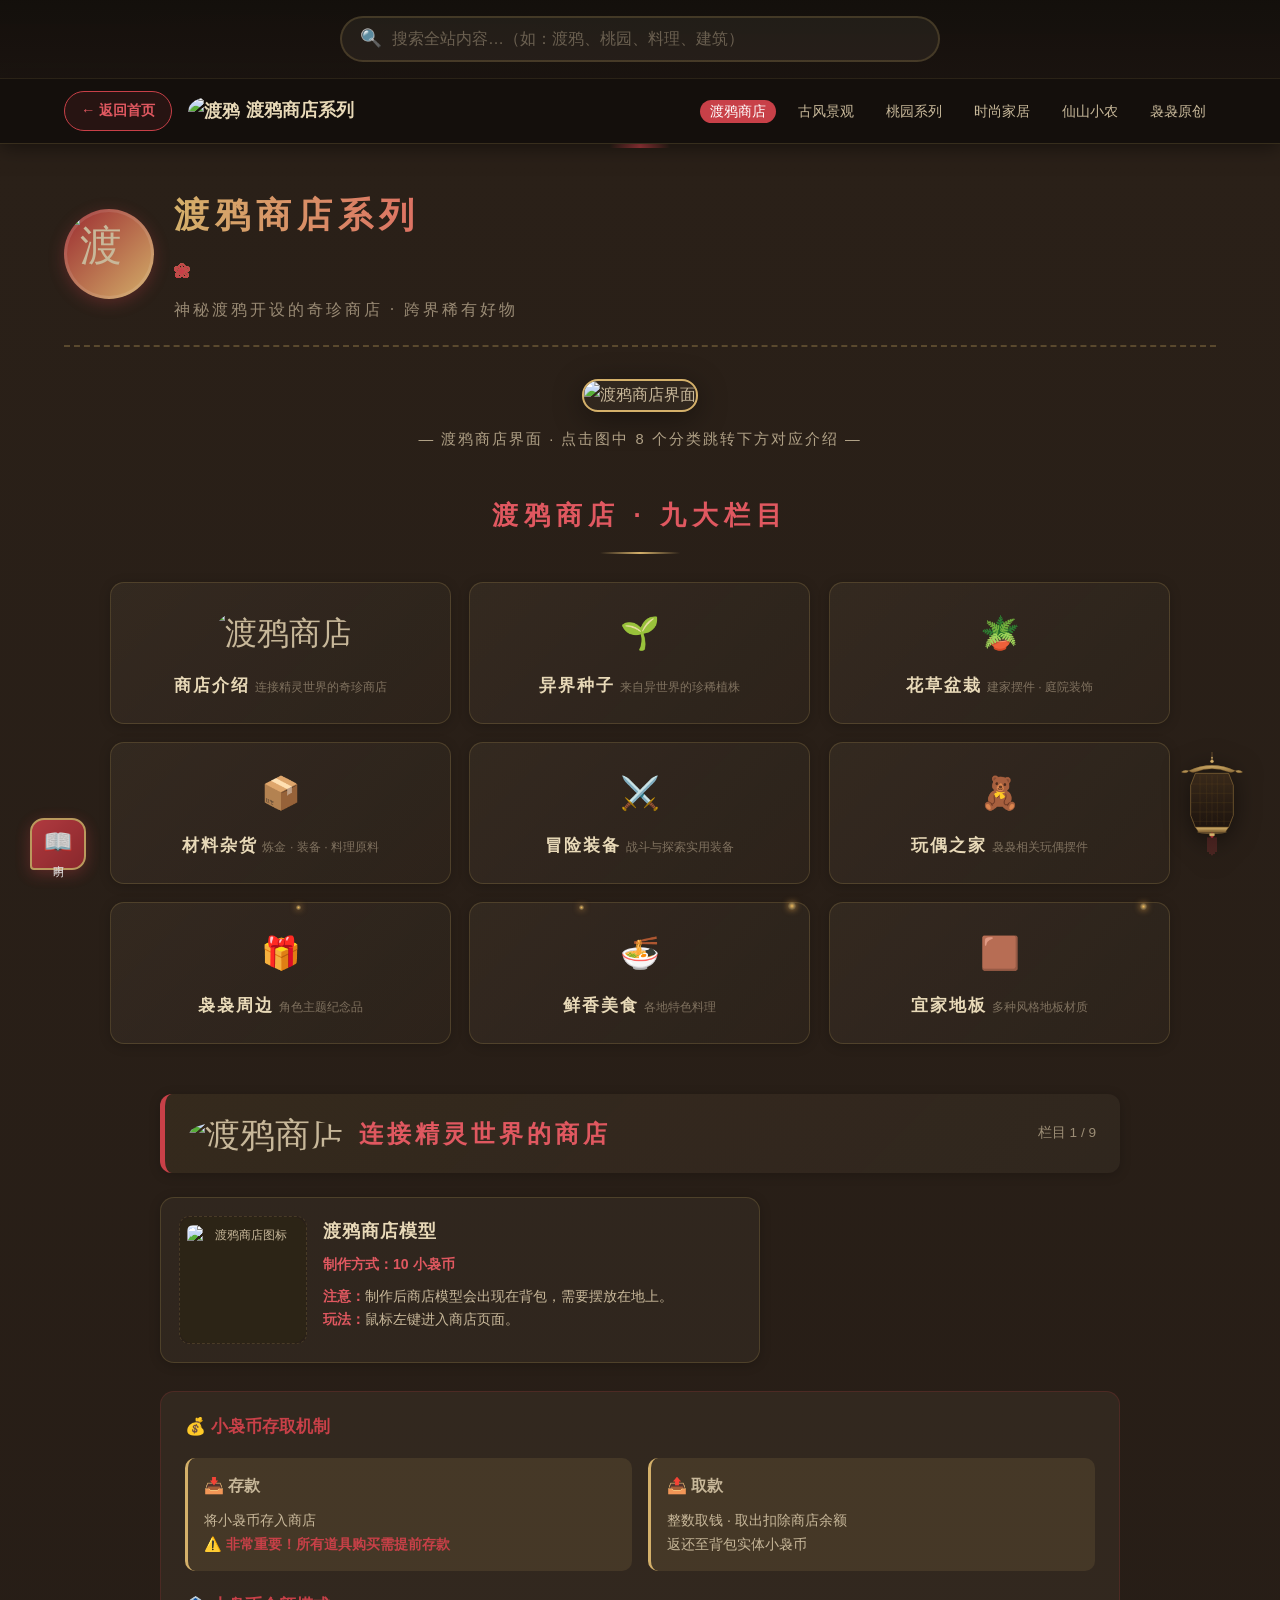
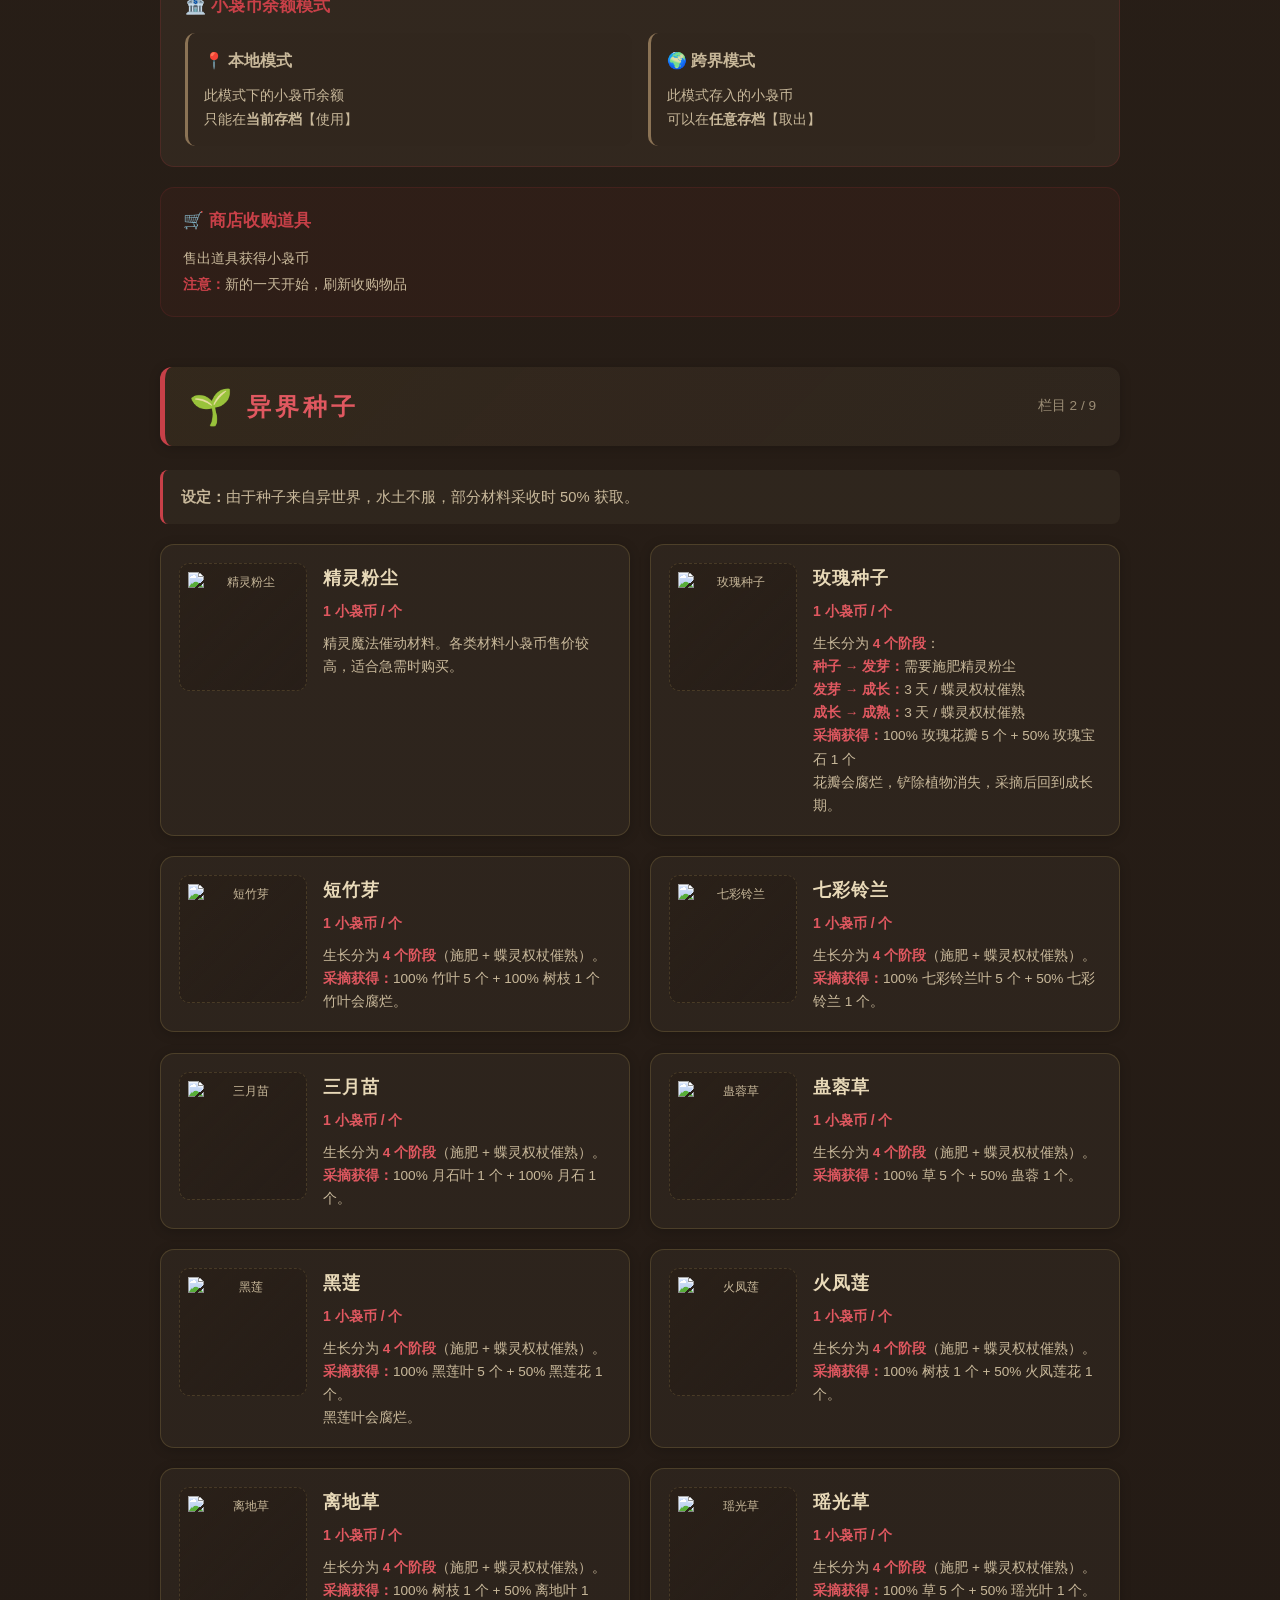
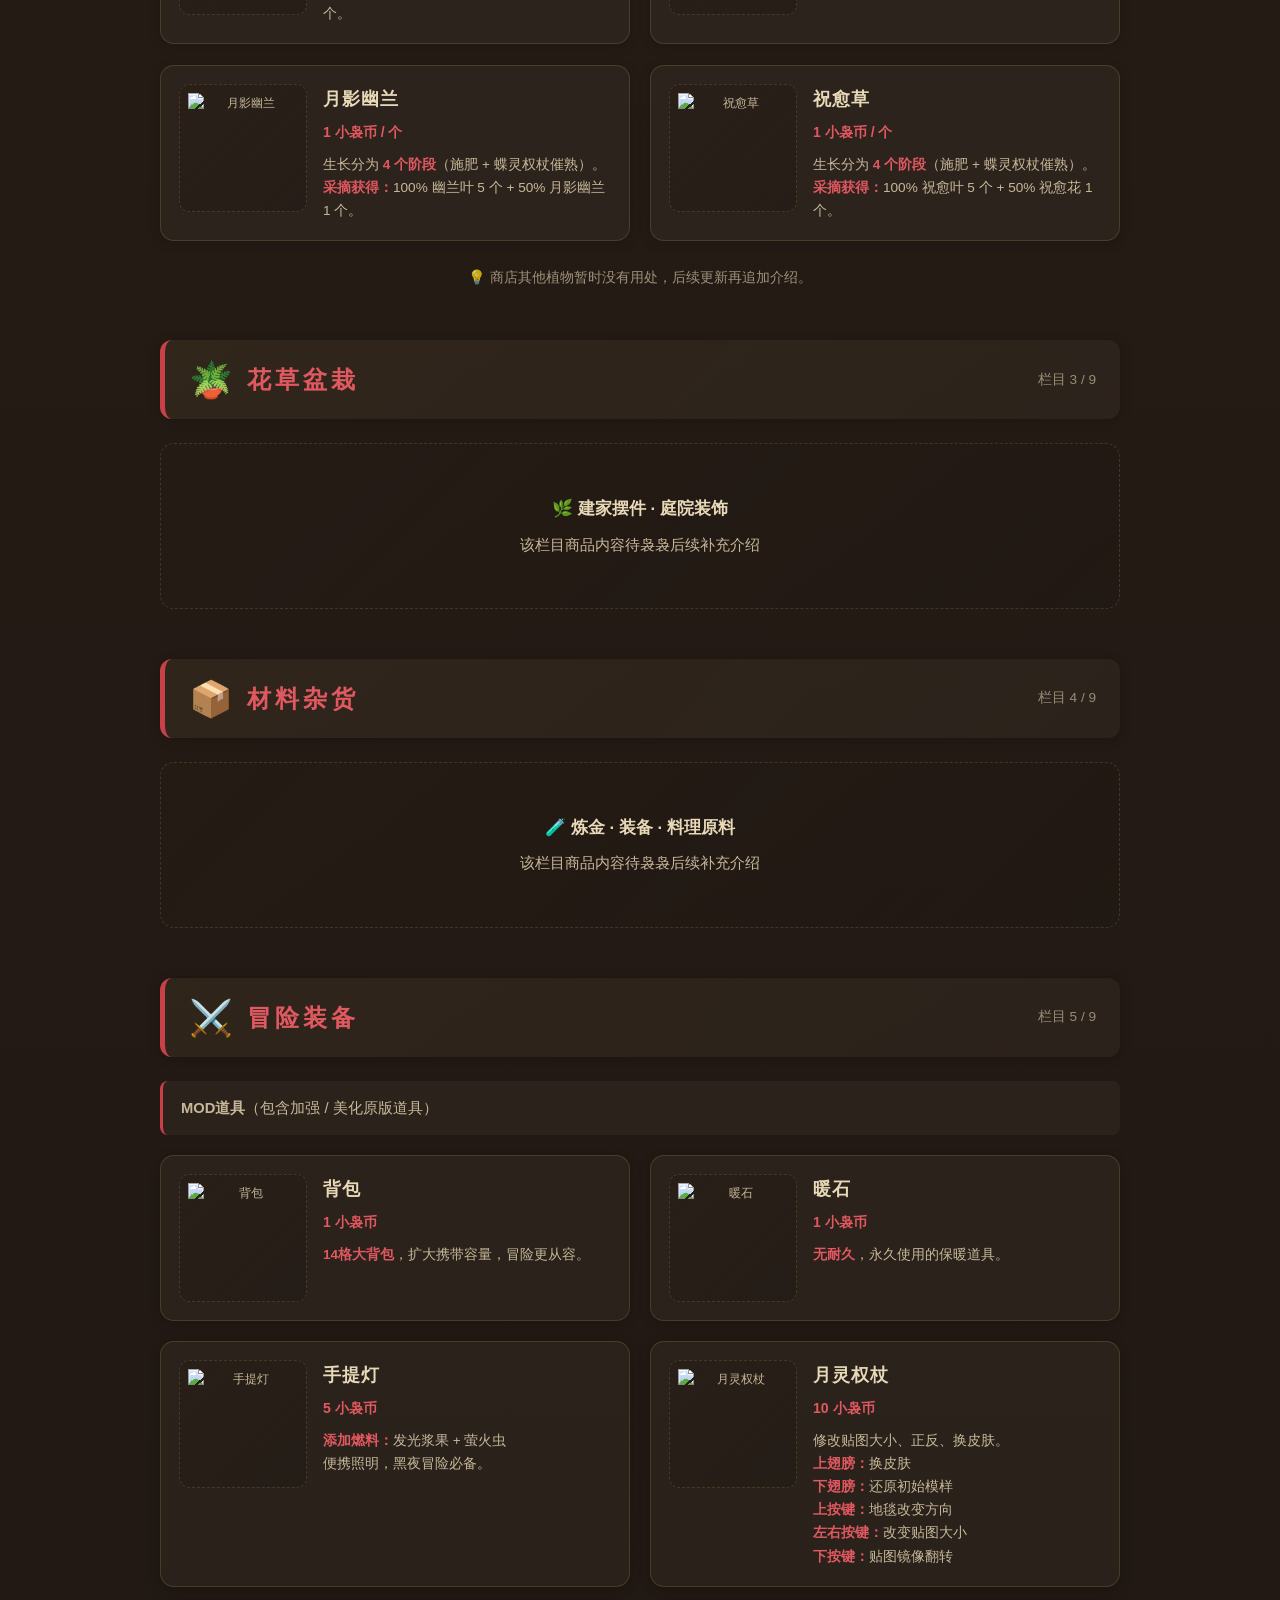
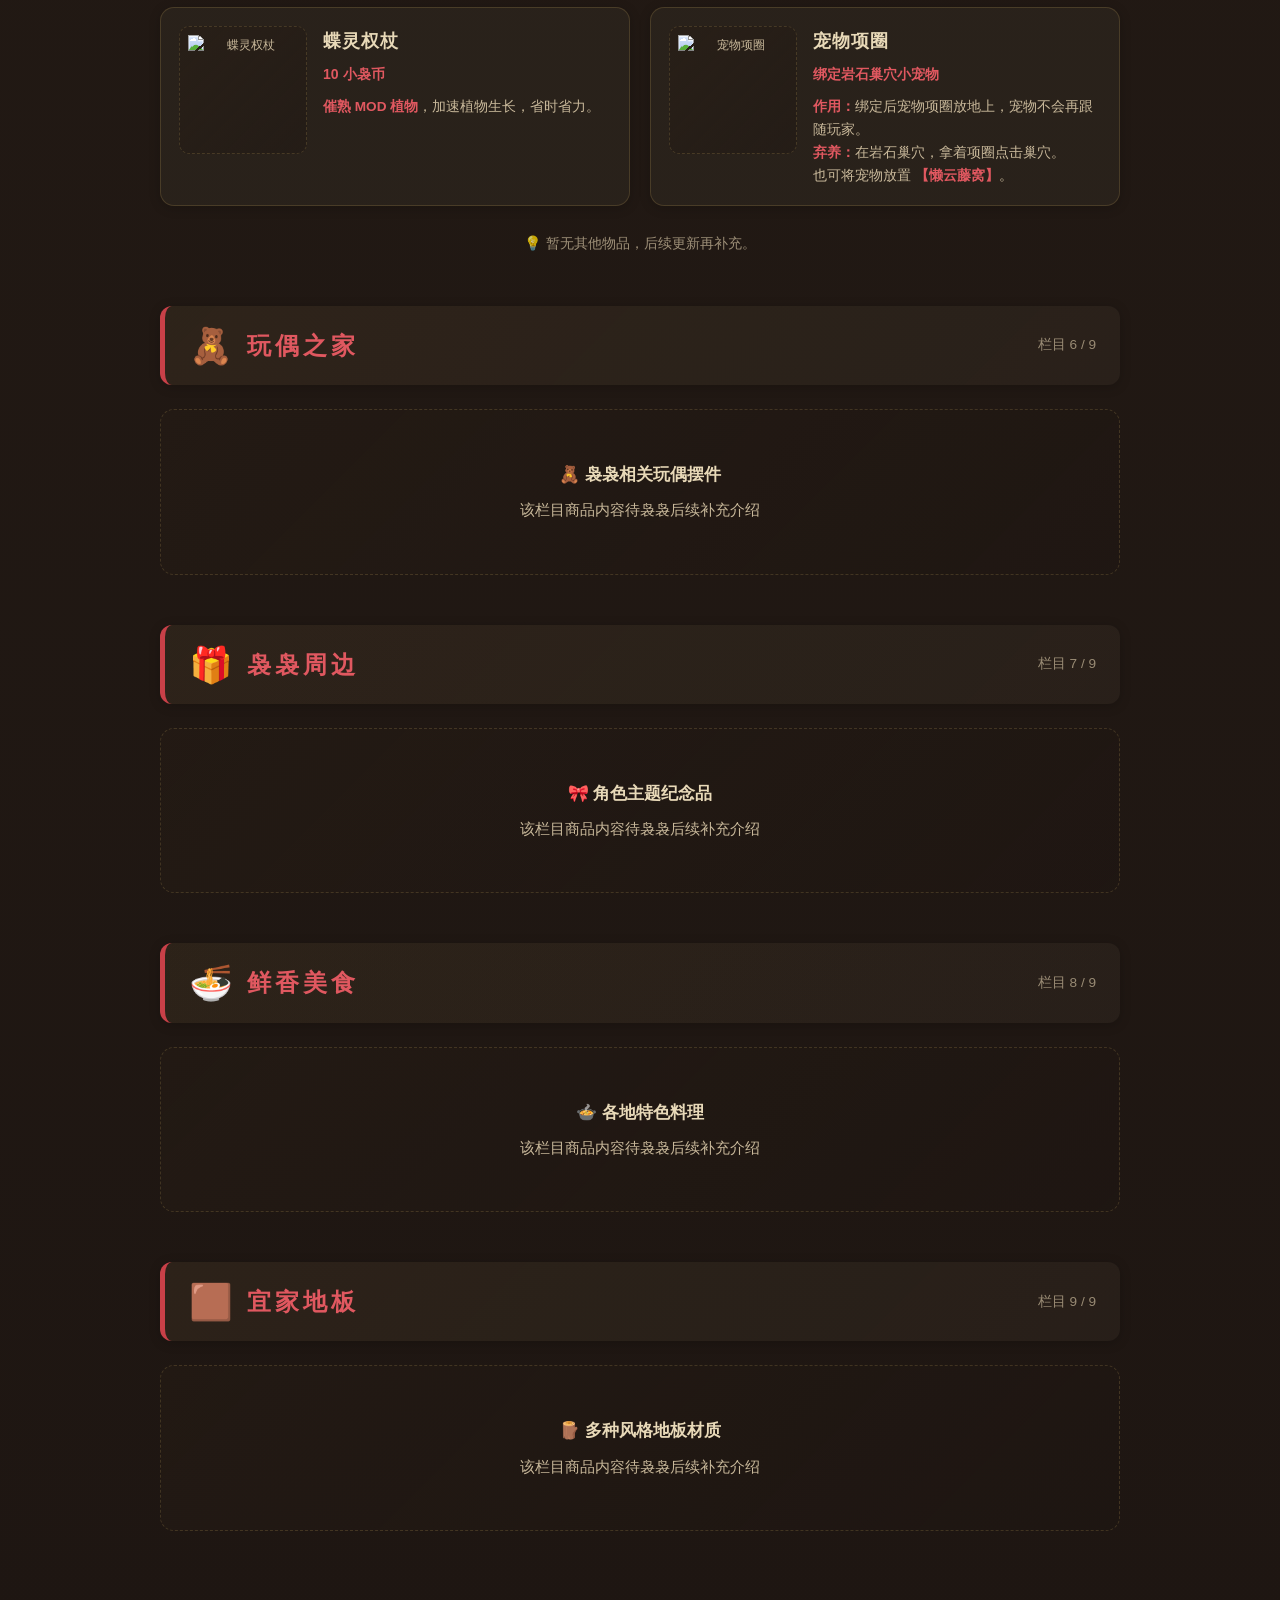
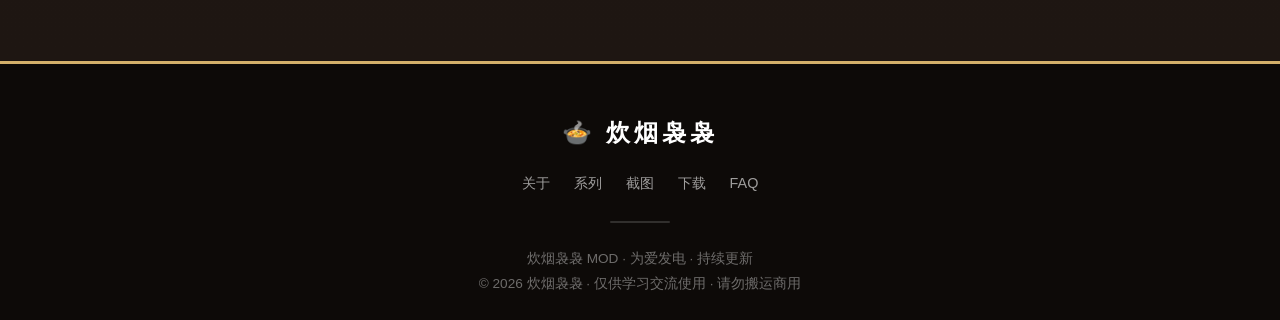
==== commit f6a413eb: "Add HTTPS redirect script to all pages for security" ====
--- a/series-duya.html
+++ b/series-duya.html
@@ -3,6 +3,7 @@
 <head>
     <meta charset="UTF-8">
     <meta name="viewport" content="width=device-width, initial-scale=1.0">
+    <script>if(location.protocol==='http:'&&location.hostname.indexOf('localhost')===-1){location.replace('https://'+location.hostname+location.pathname+location.search+location.hash)}</script>
     <title>渡鸦商店系列 | 炊烟袅袅 MOD 百科</title>
     <link rel="stylesheet" href="style.css?v=20260807_4">
 </head>
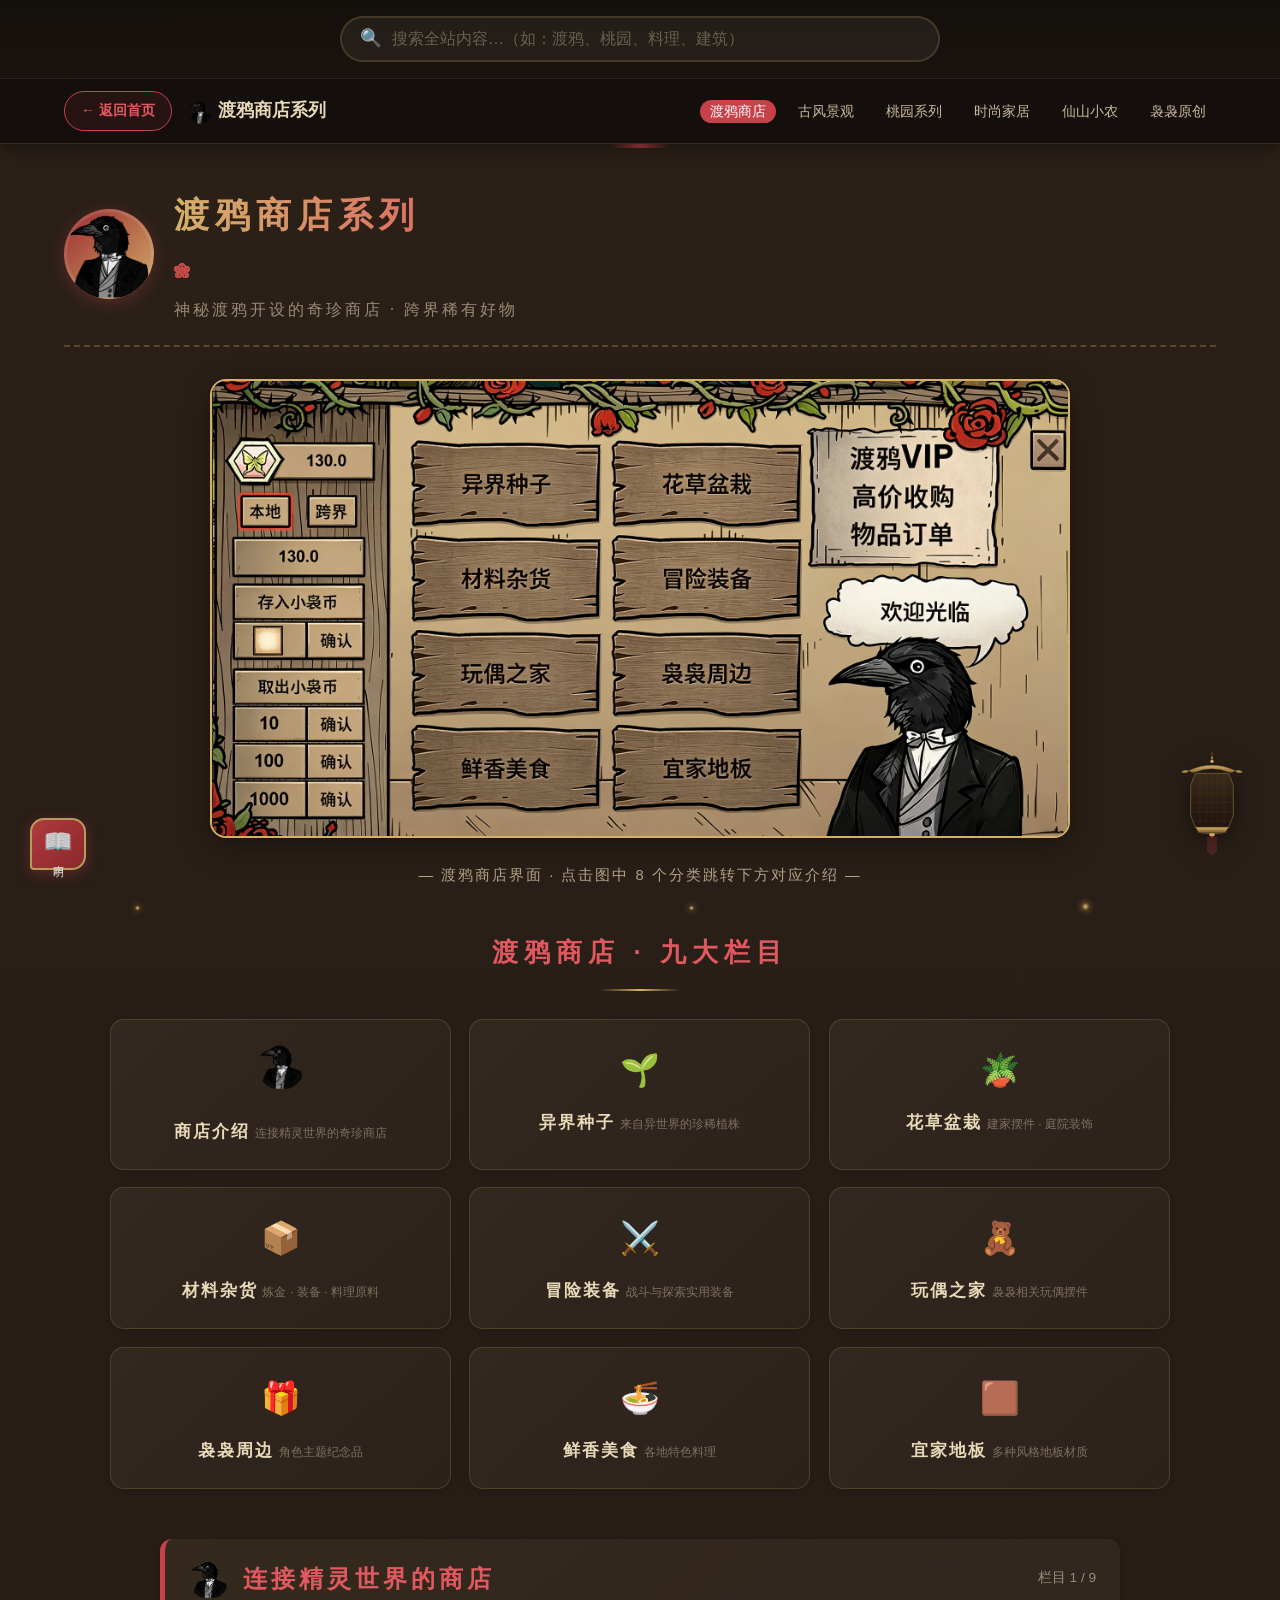
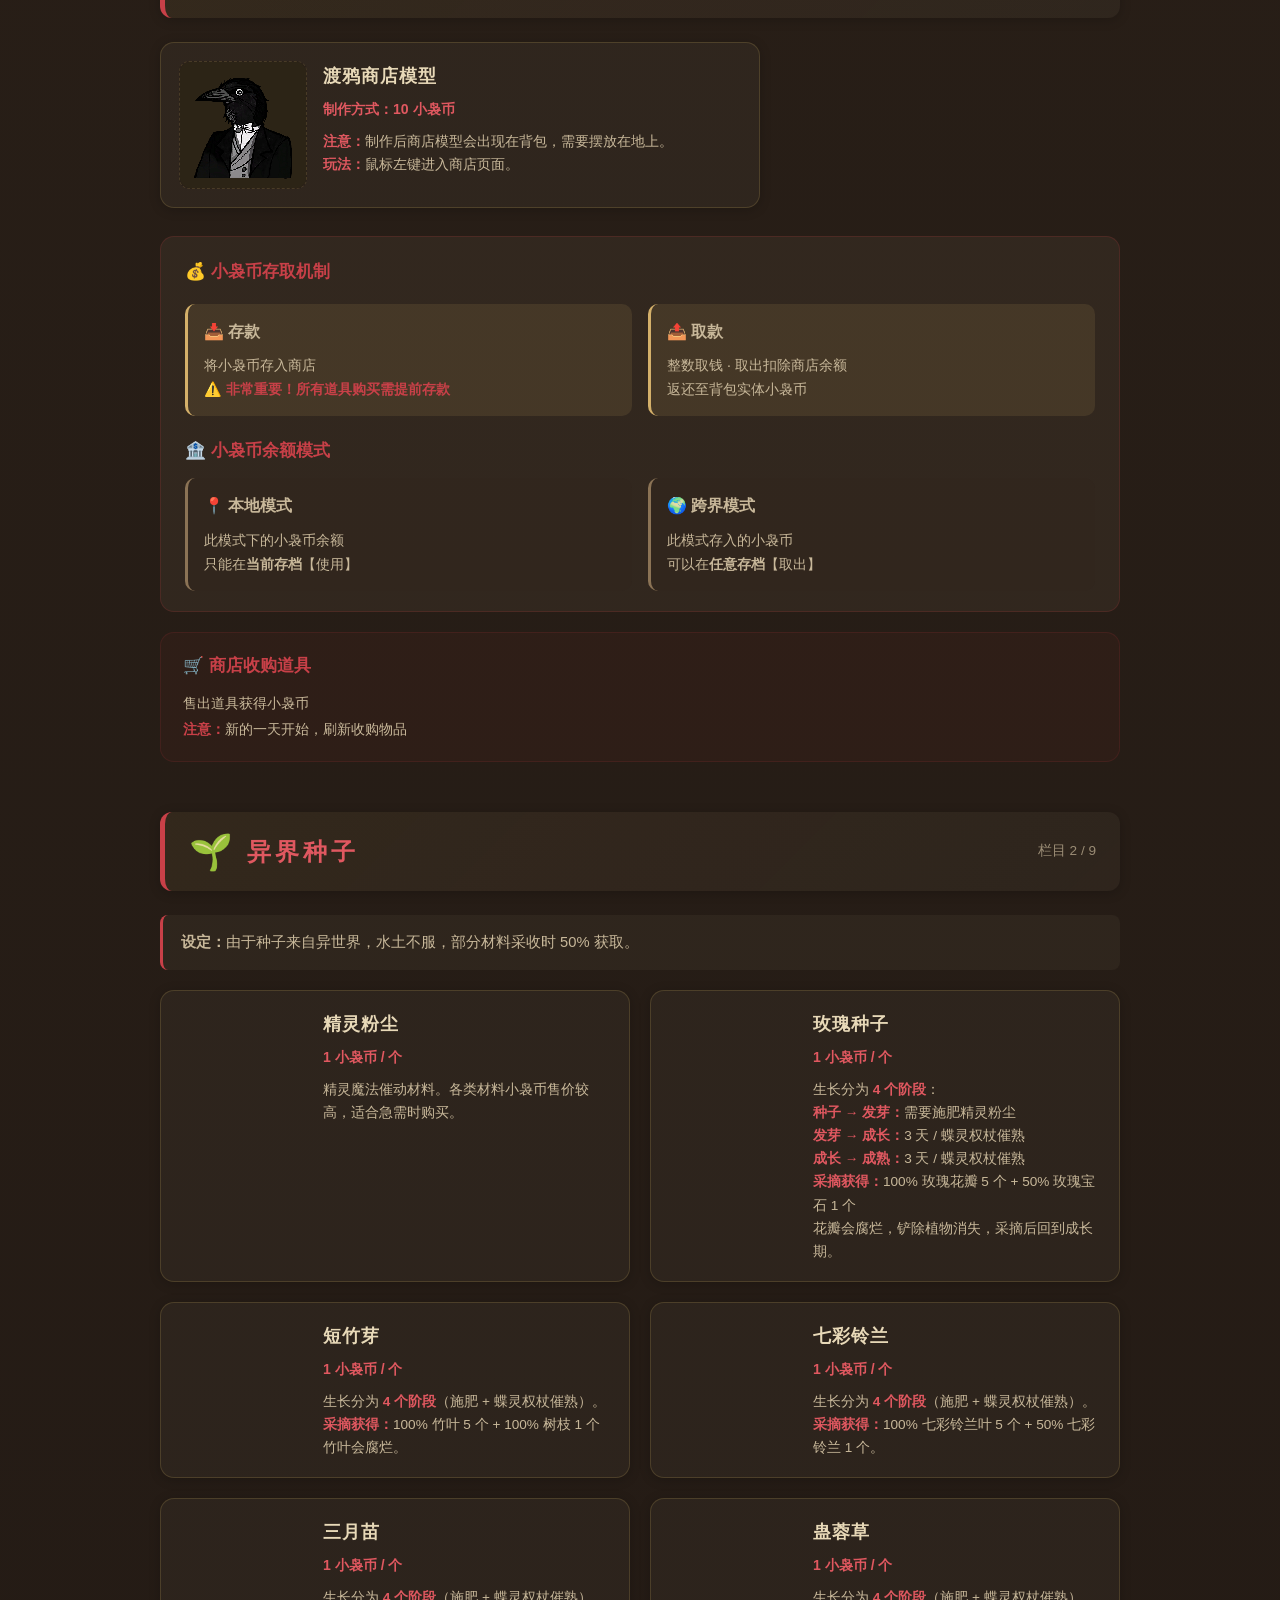
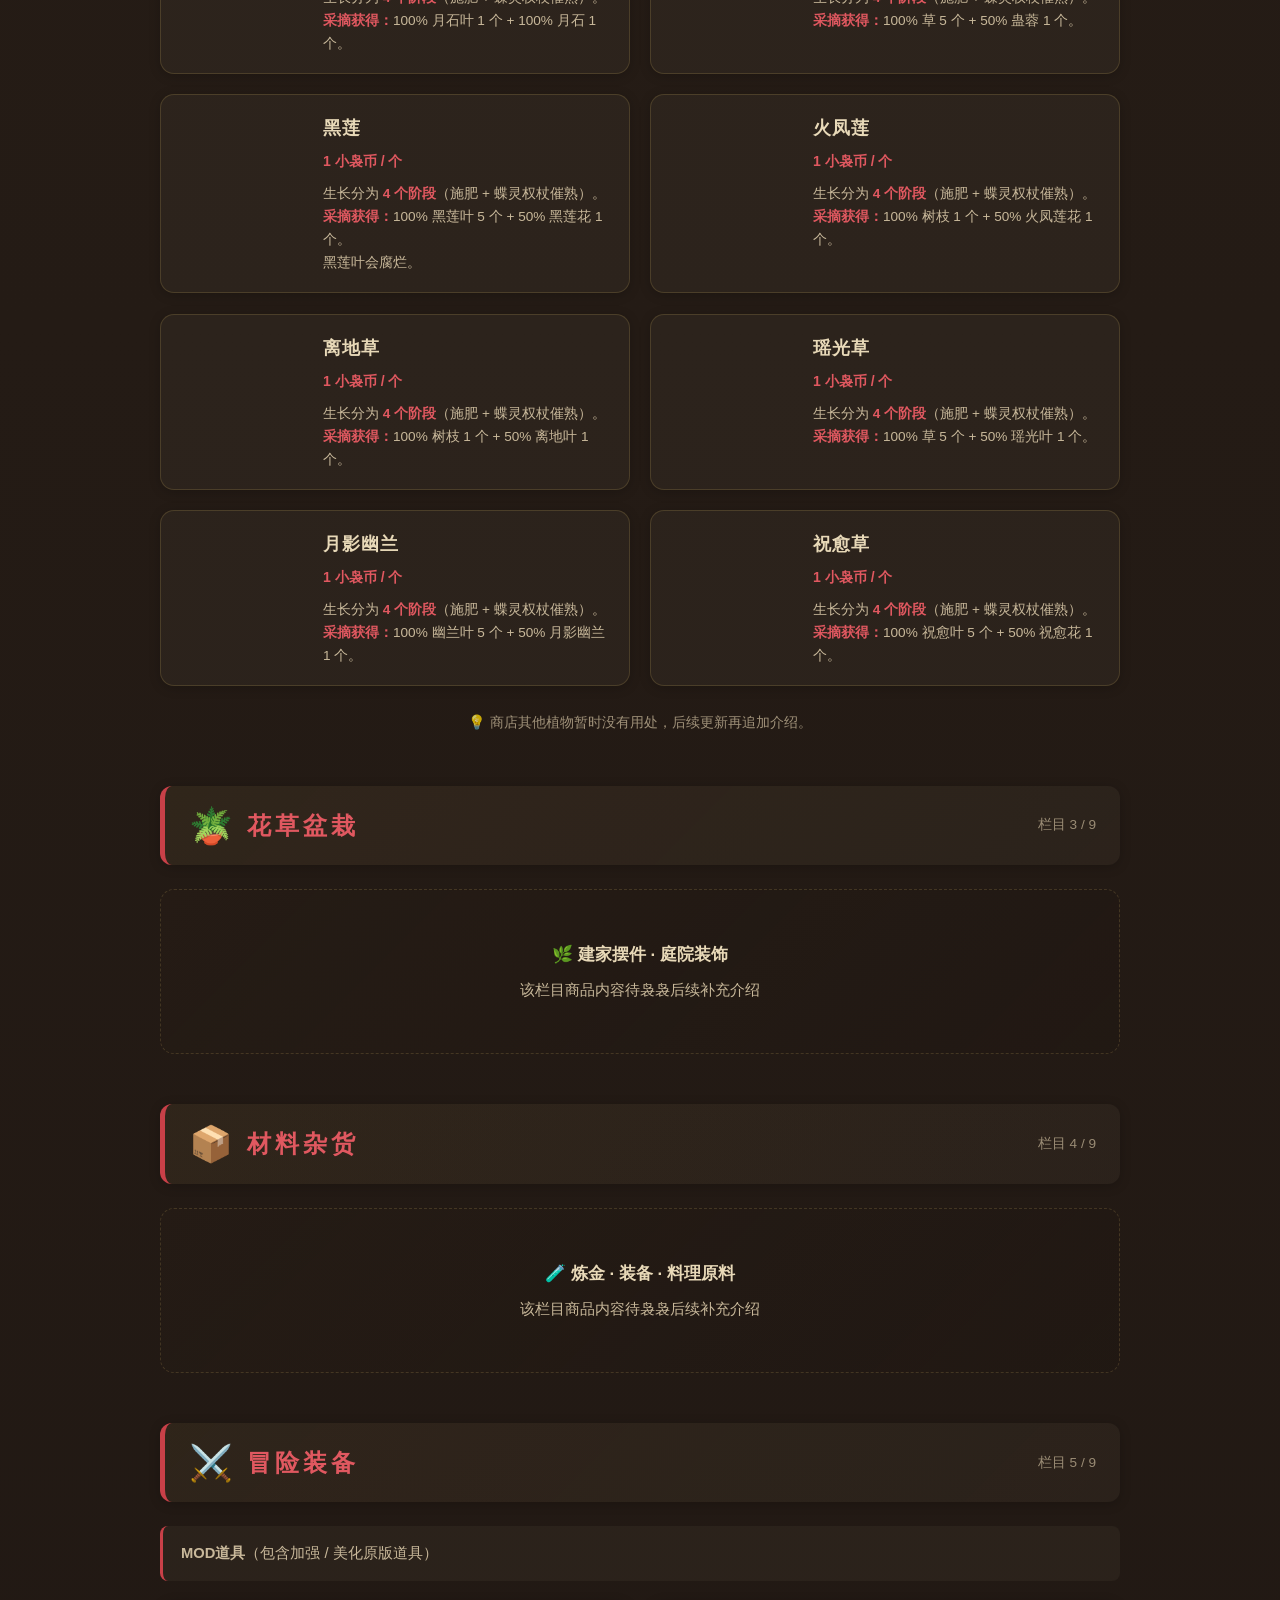
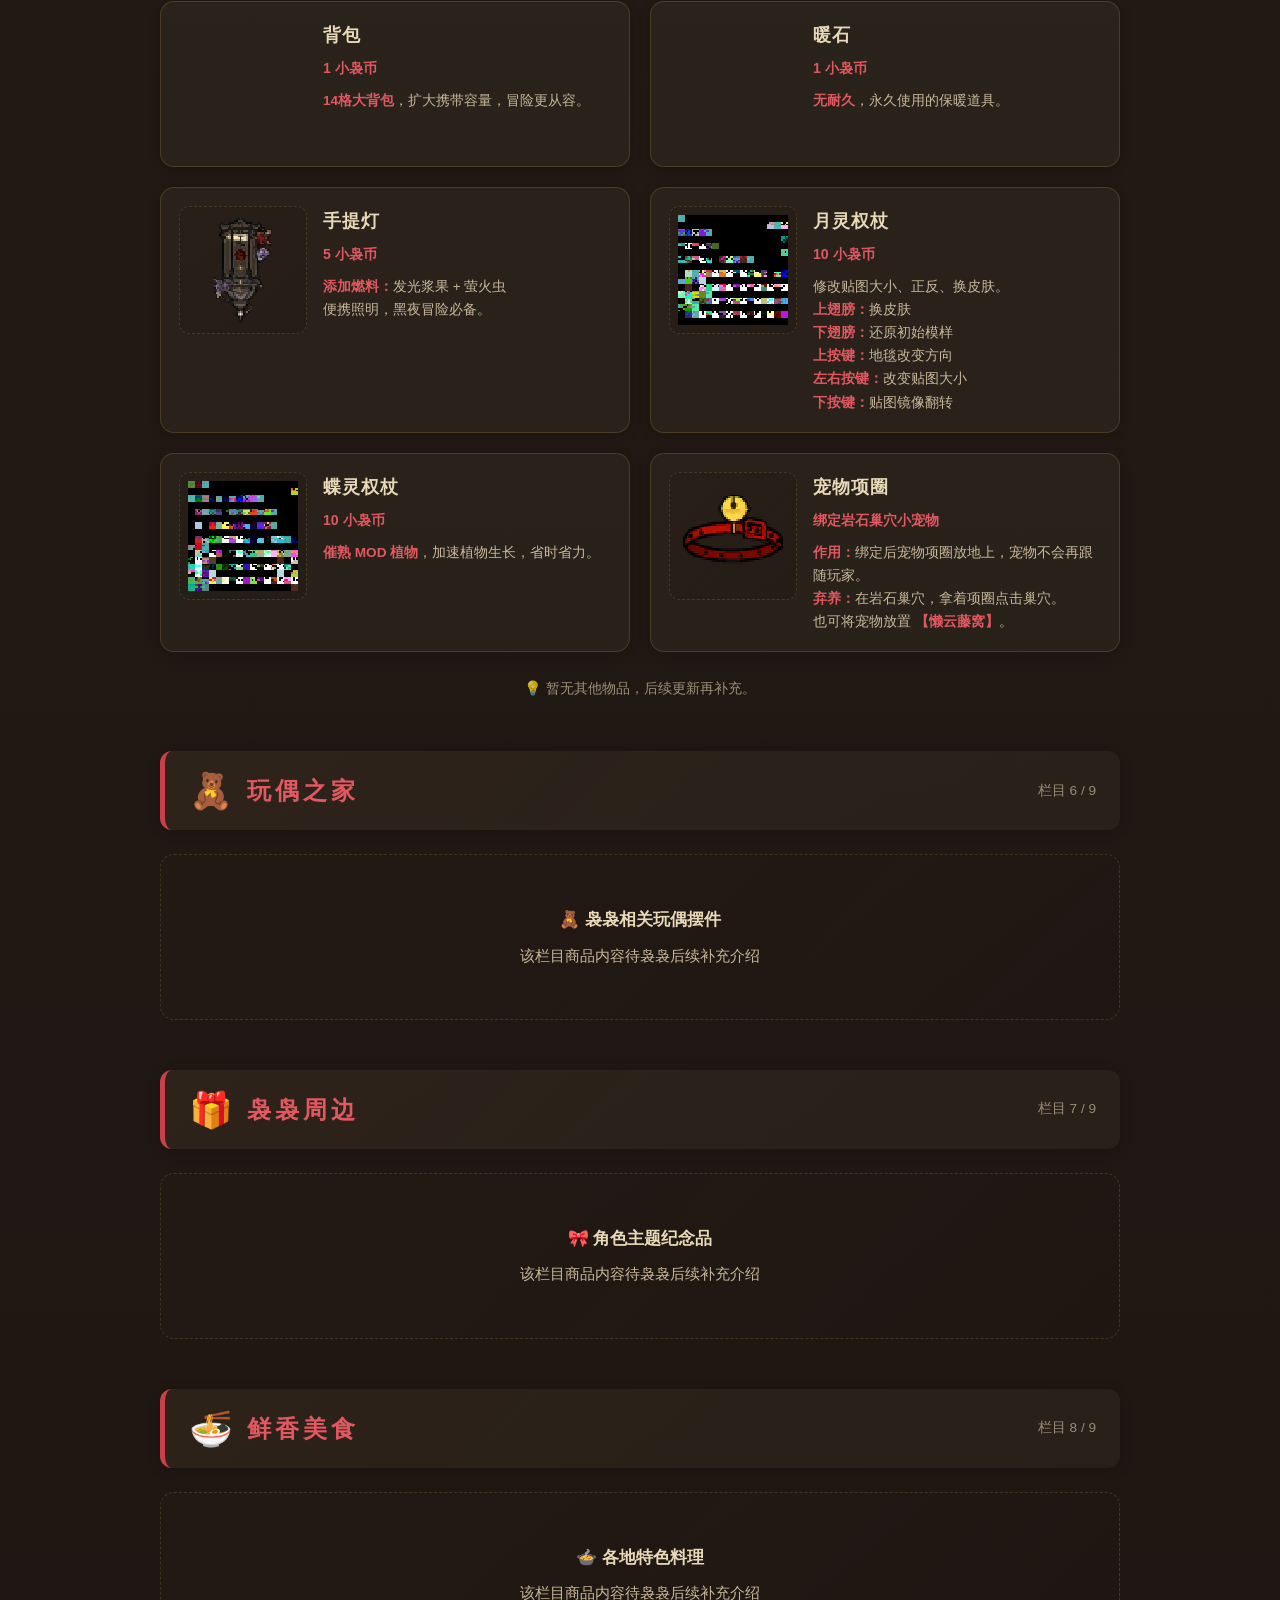
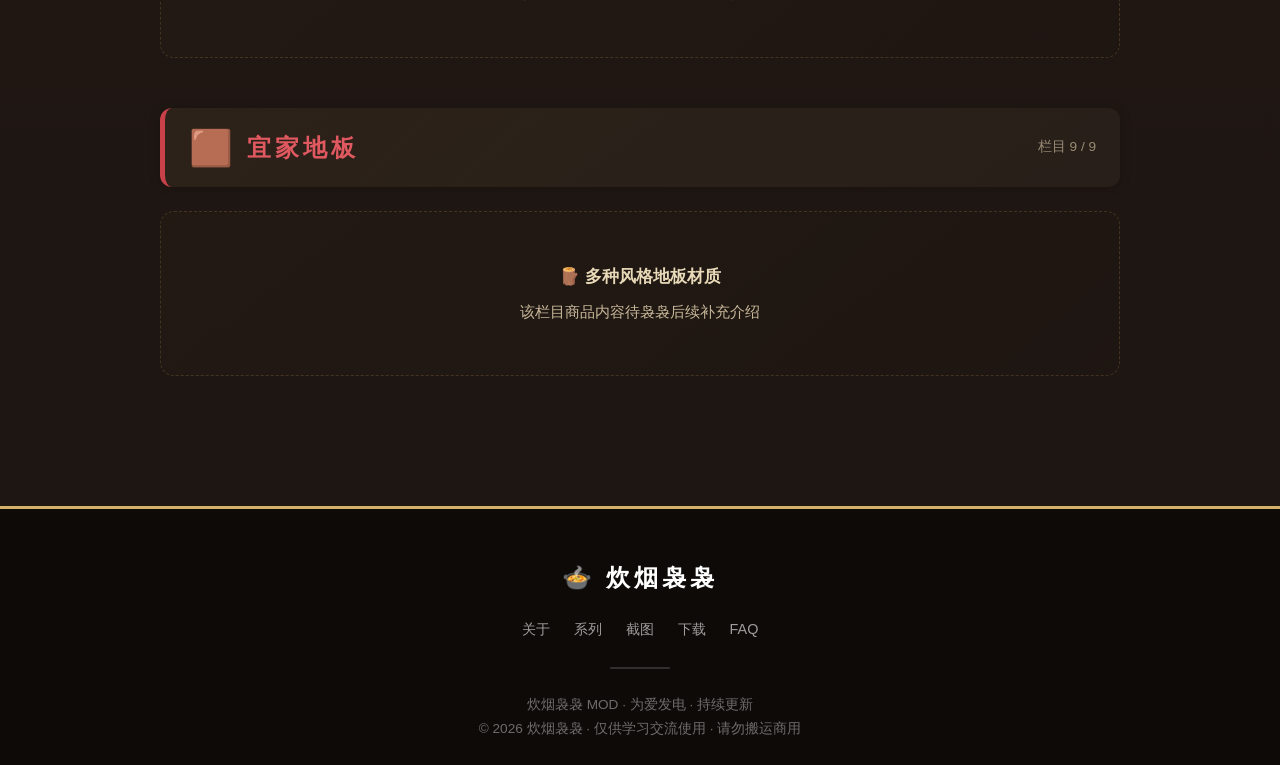
==== commit 04672e64: "Remove JS HTTPS redirect (cert not ready yet, redirect would cause cert error)" ====
--- a/series-duya.html
+++ b/series-duya.html
@@ -3,7 +3,6 @@
 <head>
     <meta charset="UTF-8">
     <meta name="viewport" content="width=device-width, initial-scale=1.0">
-    <script>if(location.protocol==='http:'&&location.hostname.indexOf('localhost')===-1){location.replace('https://'+location.hostname+location.pathname+location.search+location.hash)}</script>
     <title>渡鸦商店系列 | 炊烟袅袅 MOD 百科</title>
     <link rel="stylesheet" href="style.css?v=20260807_4">
 </head>
